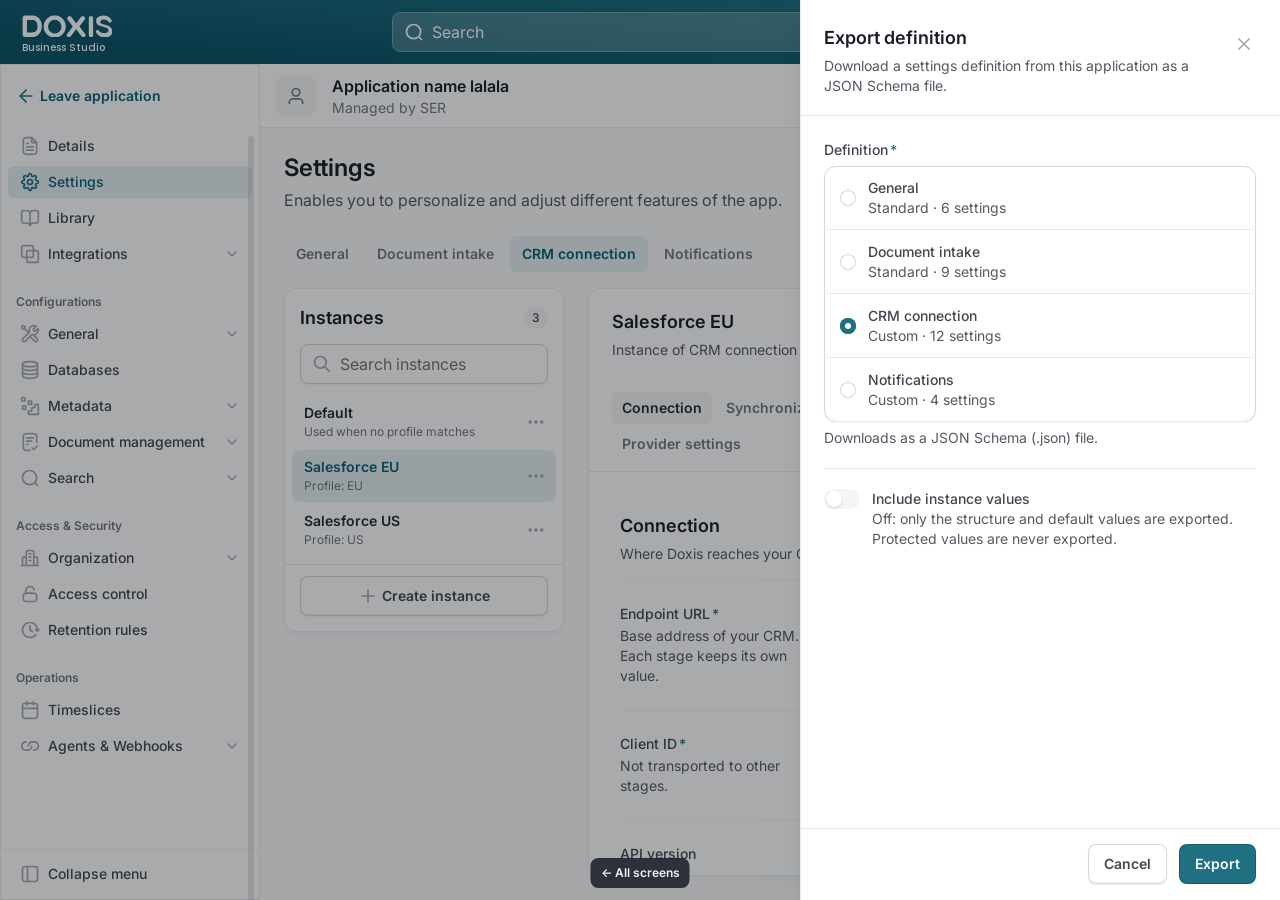
==== export-definitions.html @ c204be99 "Add files via upload" ====
<!doctype html>
<html lang="en">
<head>
<meta charset="utf-8">
<meta name="viewport" content="width=device-width, initial-scale=1">
<title>Export definition</title>
<link rel="preconnect" href="https://fonts.googleapis.com">
<link href="https://fonts.googleapis.com/css2?family=Inter:opsz,wght@14..32,400..700&amp;family=Poppins:wght@500&amp;display=swap" rel="stylesheet">
<style>
body{margin:0;background:#FAFAFA}
a{color:#066074}a:hover{color:#05495A}
.ic{display:block;flex:none}
.hb{width:40px;height:36px;display:flex;align-items:center;justify-content:center;border:0;border-radius:6px;background:transparent;color:#FFFFFF;cursor:pointer;padding:0}
.hb:hover{background:rgba(255,255,255,0.12)}
.srch::placeholder{color:#FFFFFF;opacity:1}
.ng{display:flex;flex-direction:column}
.ni{display:flex;align-items:center;gap:12px;height:32px;margin:2px 0;box-sizing:border-box;padding:0 12px;border-radius:6px;background:#FFFFFF;color:#414651;text-decoration:none;font-size:14px;line-height:20px;font-weight:500}
.ni .ti{flex:1;display:flex;align-items:center;gap:8px;min-width:0}
.ni .ti svg{color:#A4A7AE}
.ni .cv{color:#A4A7AE}
.ni:hover{background:#FAFAFA;color:#252B37}
.ni.cur,.ni.cur:hover{background:#E6EFF1;color:#066074}
.ni.cur .ti svg{color:#1F7082}
.nh{height:28px;box-sizing:border-box;padding:5px 8px;font-size:12px;line-height:18px;font-weight:600;color:#717680}
.tab-unused{height:36px;padding:0 12px;border:0;border-radius:6px;background:transparent;font:inherit;font-size:14px;line-height:20px;font-weight:600;color:#717680;cursor:pointer}
.tab:hover{background:#FAFAFA;color:#535862}
.tab.on,.tab.on:hover{background:#E6EFF1;color:#066074}
.fld{width:100%;box-sizing:border-box;border:1px solid #D5D7DA;border-radius:8px;background:#FFFFFF;font:inherit;font-size:16px;line-height:24px;color:#181D27;box-shadow:0 1px 2px rgba(10,13,18,0.05);margin:0}
.fld:focus{outline:none;border-color:#1F7082;box-shadow:0 0 0 4px rgba(31,112,130,0.18)}
.ql{display:flex;align-items:center;gap:16px;height:72px;box-sizing:border-box;padding:16px 8px 16px 16px;box-shadow:inset 0 -1px 0 #E9EAEB;text-decoration:none;color:inherit}
.ql:last-child{box-shadow:none;border-radius:8px}
.ql:hover{background:#FAFAFA}
@media (max-width: 860px){.nav{flex-basis:100% !important}.tri{display:none !important}}
.lbl{display:flex;gap:2px;font-size:14px;line-height:20px;font-weight:500;color:#414651}
.hint{margin:0;font-size:14px;line-height:20px;color:#535862}
.bdg{display:inline-flex;align-items:center;height:22px;box-sizing:border-box;padding:2px 8px;border-radius:9999px;font-size:12px;line-height:18px;font-weight:500;white-space:nowrap}
.fg{display:flex;flex-direction:column;gap:6px}
.tab{height:36px;padding:0 12px;border:0;border-radius:6px;background:transparent;font:inherit;font-size:14px;line-height:20px;font-weight:600;color:#717680;cursor:pointer}
.tab:hover{background:#FAFAFA;color:#535862}
.tab.on,.tab.on:hover{background:#E6EFF1;color:#066074}
.ins{display:flex;align-items:center;gap:8px;height:44px;box-sizing:border-box;padding:0 4px 0 12px;border-radius:6px;color:#414651;font-size:14px;line-height:20px;font-weight:500}
.ins:hover{background:#FAFAFA}
.ins.on,.ins.on:hover{background:#E6EFF1;color:#066074;font-weight:600}
.ins>button.nm{flex:1;min-width:0;height:100%;padding:0;border:0;background:transparent;font:inherit;color:inherit;text-align:left;cursor:pointer}
.ib2{width:32px;height:32px;display:flex;align-items:center;justify-content:center;padding:0;border:0;border-radius:6px;background:transparent;color:#A4A7AE;cursor:pointer}
.ib2:hover{background:#F5F5F5;color:#717680}
.sel{position:relative;display:flex;align-items:center}
.sel select{appearance:none;-webkit-appearance:none;cursor:pointer;padding-right:40px !important}
.sel svg{position:absolute;right:14px;color:#A4A7AE;pointer-events:none}
.chip{display:inline-flex;align-items:center;gap:3px;height:24px;box-sizing:border-box;padding:2px 4px 2px 9px;border-radius:6px;background:#FFFFFF;box-shadow:inset 0 0 0 1px #D5D7DA;font-size:14px;line-height:20px;font-weight:500;color:#414651}
.chip button{width:16px;height:16px;display:flex;align-items:center;justify-content:center;padding:0;border:0;border-radius:3px;background:transparent;color:#A4A7AE;cursor:pointer}
.tgl{position:relative;flex:none;width:36px;height:20px;padding:2px;box-sizing:border-box;border:0;border-radius:9999px;background:#1F7082;cursor:pointer}
.tgl span{display:block;width:16px;height:16px;margin-left:16px;border-radius:9999px;background:#FFFFFF;box-shadow:0 1px 3px rgba(10,13,18,0.1),0 1px 2px rgba(10,13,18,0.06)}
.lnk{padding:0;border:0;background:transparent;font:inherit;font-size:14px;line-height:20px;font-weight:600;color:#066074;cursor:pointer;display:inline-flex;align-items:center;gap:4px}
.ro{background:#FAFAFA !important;color:#717680 !important;box-shadow:none !important}
.sec{display:flex;flex-direction:column;gap:20px;padding:32px 0;box-shadow:inset 0 -1px 0 #E9EAEB}
.sec:last-child{box-shadow:none}
.sh{display:flex;flex-direction:column;gap:2px}
.sh h3{margin:0;font-size:16px;line-height:24px;font-weight:600;color:#181D27}
.sh p{margin:0;font-size:14px;line-height:20px;color:#535862}
.sbtn{height:36px;box-sizing:border-box;display:inline-flex;align-items:center;gap:4px;padding:0 12px;border:0;border-radius:8px;background:#FFFFFF;font:inherit;font-size:14px;line-height:20px;font-weight:600;color:#414651;text-decoration:none;white-space:nowrap;cursor:pointer;box-shadow:inset 0 0 0 1px #D5D7DA,0 1px 2px rgba(10,13,18,0.05),inset 0 -2px 0 rgba(10,13,18,0.05)}
.sbtn:hover{background:#FAFAFA;color:#252B37}
.scr::-webkit-scrollbar{width:14px}
.scr::-webkit-scrollbar-track{background:transparent;margin:8px 0}
.scr::-webkit-scrollbar-thumb{background:#D5D7DA;border-radius:9999px;border:4px solid #FFFFFF;min-height:48px}
.scr::-webkit-scrollbar-thumb:hover{background:#A4A7AE}
@supports (-moz-appearance:none){.scr{scrollbar-width:thin;scrollbar-color:#D5D7DA transparent}}
.ws-nav{position:sticky;top:0;z-index:2;display:flex;flex-wrap:wrap;align-items:center;gap:8px 16px;margin:0 1px;padding:12px 23px;background:#FFFFFF;box-shadow:inset 0 -1px 0 #E9EAEB}
.anc{display:flex;gap:4px;flex:1;min-width:240px;flex-wrap:wrap}
.anc a{height:32px;box-sizing:border-box;display:inline-flex;align-items:center;padding:0 10px;border-radius:6px;font-size:14px;line-height:20px;font-weight:600;color:#717680;text-decoration:none}
.anc a:hover{background:#FAFAFA;color:#535862}
.anc a.on{background:#F5F5F5;color:#252B37}
.srch2{position:relative;display:flex;align-items:center;width:240px}
.srch2 svg{position:absolute;left:12px;color:#A4A7AE;pointer-events:none}
.srch2 input{padding-left:39px !important}
.secv{margin:0 32px;padding:40px 0 16px;scroll-margin-top:72px}
.secv+.secv{box-shadow:inset 0 1px 0 #D5D7DA}
.secv>h3{margin:0;font-size:18px;line-height:28px;font-weight:600;color:#181D27}
.secv>p{margin:4px 0 0;font-size:14px;line-height:20px;color:#535862}
.rows{margin:16px 0 0;padding:0;display:flex;flex-direction:column}
.row{display:grid;grid-template-columns:minmax(0,1fr) minmax(0,2fr);gap:8px 48px;padding:24px 0;box-shadow:inset 0 1px 0 #F5F5F5}
.rl{display:flex;gap:2px;font-size:14px;line-height:20px;font-weight:500;color:#414651}
.rd{margin:2px 0 0;font-size:14px;line-height:20px;color:#535862}
.rc{display:flex;flex-direction:column;gap:8px;max-width:720px;min-width:0}
.chg{display:inline-flex;align-items:center;gap:6px;height:22px;padding:0 8px;border-radius:9999px;background:#E6EFF1;font-size:12px;line-height:18px;font-weight:500;color:#066074}
.dot{width:6px;height:6px;border-radius:9999px;background:#1F7082}
.row.err .fld{border-color:#FDA29B}
.et{margin:0;font-size:14px;line-height:20px;color:#D92D20}
.meta{margin:0;font-size:14px;line-height:20px;color:#535862;display:flex;gap:12px;align-items:center;flex-wrap:wrap}
.ro-v{display:flex;align-items:center;gap:8px;min-height:40px;font-size:16px;line-height:24px;color:#414651}
.ro-v svg{color:#A4A7AE}
.ins2{display:flex;align-items:center;gap:8px;min-height:52px;box-sizing:border-box;padding:6px 4px 6px 12px;border-radius:8px;color:#414651}
.ins2:hover{background:#FAFAFA}
.ins2.on,.ins2.on:hover{background:#E6EFF1}
.ins2 .nm2{flex:1;min-width:0;display:flex;flex-direction:column;padding:0;border:0;background:transparent;font:inherit;text-align:left;cursor:pointer;color:inherit}
.ins2 .t1{font-size:14px;line-height:20px;font-weight:600;color:#252B37}
.ins2.on .t1{color:#066074}
.ins2 .t2{font-size:12px;line-height:18px;color:#717680}
.savebar{position:sticky;bottom:16px;z-index:3;margin:0 24px;display:flex;flex-wrap:wrap;align-items:center;gap:12px 16px;padding:12px 12px 12px 20px;border-radius:12px;background:#FFFFFF;box-shadow:inset 0 0 0 1px #E9EAEB,0 12px 16px -4px rgba(10,13,18,0.08),0 4px 6px -2px rgba(10,13,18,0.03)}
.pbtn{height:40px;box-sizing:border-box;display:inline-flex;align-items:center;justify-content:center;gap:4px;padding:0 16px;border:0;border-radius:8px;background:#1F7082;font:inherit;font-size:14px;line-height:20px;font-weight:600;color:#FFFFFF;cursor:pointer;box-shadow:0 1px 2px rgba(10,13,18,0.05),inset 0 -2px 0 rgba(10,13,18,0.05),inset 0 0 0 1px rgba(10,13,18,0.18)}
.pbtn:hover{background:#155C6E}
.gbtn{height:40px;padding:0 14px;border:0;border-radius:8px;background:transparent;font:inherit;font-size:14px;line-height:20px;font-weight:600;color:#535862;cursor:pointer}
.gbtn:hover{background:#F5F5F5}
.undo{align-self:flex-start;display:inline-flex;align-items:center;gap:4px;padding:0;border:0;background:transparent;font:inherit;font-size:14px;line-height:20px;font-weight:600;color:#535862;cursor:pointer}
.undo:hover{color:#252B37}
@media (max-width: 860px){.row{grid-template-columns:minmax(0,1fr)}}
.mo{position:absolute;z-index:20;min-width:240px;box-sizing:border-box;padding:4px 0;border-radius:8px;background:#FFFFFF;box-shadow:inset 0 0 0 1px #E9EAEB,0 12px 16px -4px rgba(10,13,18,0.08),0 4px 6px -2px rgba(10,13,18,0.03)}
.moi{width:100%;display:flex;align-items:center;gap:12px;padding:10px 16px;border:0;background:transparent;font:inherit;font-size:14px;line-height:20px;font-weight:500;color:#414651;text-align:left;white-space:nowrap;cursor:pointer}
.moi:hover{background:#FAFAFA;color:#252B37}
.moi svg{color:#A4A7AE}
.dbtn{width:36px;height:36px;box-sizing:border-box;display:inline-flex;align-items:center;justify-content:center;padding:0;border:0;border-radius:8px;background:#FFFFFF;color:#B42318;cursor:pointer;box-shadow:inset 0 0 0 1px #FDA29B,0 1px 2px rgba(10,13,18,0.05),inset 0 -2px 0 rgba(10,13,18,0.05)}
.dbtn:hover{background:#FEF3F2;color:#912018}
.pbtn{height:40px;box-sizing:border-box;display:inline-flex;align-items:center;justify-content:center;gap:4px;padding:0 16px;border:0;border-radius:8px;background:#1F7082;font:inherit;font-size:14px;line-height:20px;font-weight:600;color:#FFFFFF;cursor:pointer;box-shadow:0 1px 2px rgba(10,13,18,0.05),inset 0 -2px 0 rgba(10,13,18,0.05),inset 0 0 0 1px rgba(10,13,18,0.18)}
.pbtn:hover{background:#155C6E}
.tgl.off{background:#F5F5F5}
.tgl.off span{margin-left:0}
.trow{display:flex;align-items:flex-start;gap:12px}
.trow .tl{font-size:14px;line-height:20px;font-weight:500;color:#414651}
</style>
<link rel="stylesheet" href="prototype.css">
<script src="prototype.js" defer></script>
</head>
<body data-screen="export">
<a href="index.html" class="pt-home" style="position:fixed;left:50%;transform:translateX(-50%);bottom:12px;z-index:70;padding:6px 10px;border-radius:8px;background:#181D27;color:#fff;font:600 12px/18px Inter,system-ui,sans-serif;text-decoration:none;opacity:.85">← All screens</a>
<div style="height: 100vh; min-height: 640px; overflow: hidden; display: flex; flex-direction: column; background: #FAFAFA; font-family: Inter, system-ui, sans-serif; font-size: 14px; line-height: 20px; color: #181D27">

<header style="height: 64px; flex: none; display: grid; grid-template-columns: minmax(134px, 1fr) minmax(0, 496px) minmax(134px, 1fr); align-items: center; column-gap: 16px; padding: 0 22px; background: linear-gradient(5deg, #075365 15.8%, #1F7082 82.5%); color: #FFFFFF">
<a href="#" aria-label="Doxis Business Studio home" style="display: block; width: 104px; height: 34px; color: #FFFFFF; text-decoration: none">
<svg class="ic" width="90" height="22" viewBox="0 0 90 22" fill="currentColor" aria-hidden="true"><path transform="translate(0.605 0.532)" d="M14.473 1.301C12.988 0.439 11.24 0 9.282 0L2.176 0C1.551 0 1.024 0.221 0.615 0.657C0.208 1.088 0 1.634 0 2.275L0 19.158C0 19.823 0.208 20.374 0.617 20.794C1.027 21.217 1.564 21.433 2.211 21.433L9.317 21.433C11.299 21.433 13.05 20.995 14.523 20.132C15.997 19.268 17.155 18.059 17.964 16.538C18.77 15.021 19.18 13.247 19.18 11.262L19.18 10.151C19.18 8.17 18.766 6.403 17.951 4.896C17.135 3.384 15.965 2.17 14.473 1.301ZM14.806 10.123L14.806 11.247C14.806 13.069 14.329 14.487 13.389 15.462C12.45 16.432 11.093 16.924 9.355 16.924L4.374 16.924L4.374 4.507L9.355 4.507C11.093 4.507 12.45 4.999 13.389 5.97C14.329 6.94 14.806 8.346 14.806 10.123Z" fill-rule="nonzero"></path><path transform="translate(21.685 0.592)" d="M16.719 1.464C15.072 0.493 13.181 0 11.098 0C9.015 0 7.122 0.493 5.461 1.466C3.802 2.439 2.476 3.792 1.517 5.488C0.51 7.191 0 9.06 0 11.043C0 13.024 0.51 14.892 1.517 16.594C2.5 18.243 3.828 19.564 5.463 20.518C7.124 21.49 9.015 21.982 11.098 21.982C13.178 21.982 15.069 21.49 16.719 20.517C18.367 19.546 19.689 18.205 20.649 16.531C21.608 14.86 22.096 13.007 22.096 11.022C22.096 9.04 21.608 7.177 20.646 5.488C19.687 3.794 18.367 2.442 16.719 1.464ZM17.719 11.038C17.719 12.274 17.429 13.426 16.856 14.457C16.284 15.487 15.494 16.312 14.507 16.913C13.524 17.512 12.383 17.817 11.12 17.817C9.832 17.817 8.672 17.513 7.674 16.913C6.677 16.315 5.874 15.49 5.293 14.458C4.708 13.426 4.411 12.274 4.411 11.038C4.411 9.776 4.708 8.62 5.293 7.602C5.874 6.583 6.676 5.758 7.677 5.149C8.674 4.543 9.833 4.236 11.12 4.236C12.383 4.236 13.524 4.543 14.512 5.15C15.495 5.759 16.284 6.584 16.854 7.603C17.428 8.624 17.719 9.78 17.719 11.038Z" fill-rule="nonzero"></path><path transform="translate(66.795 0.977)" d="M2.159 0C1.548 0 1.021 0.212 0.593 0.629C0.2 1.022 0 1.525 0 2.124L0 19.284C0 19.889 0.2 20.398 0.598 20.799C1.016 21.218 1.546 21.432 2.159 21.432C2.802 21.432 3.341 21.216 3.756 20.791C4.141 20.396 4.338 19.889 4.338 19.284L4.338 2.124C4.338 1.523 4.139 1.022 3.743 0.624C3.33 0.21 2.795 0 2.159 0Z" fill-rule="nonzero"></path><path transform="translate(74.196 0.532)" d="M14.524 12.082C13.952 11.374 13.137 10.776 12.093 10.304C11.079 9.849 9.736 9.402 8.098 8.976C7.009 8.718 6.152 8.454 5.555 8.191C4.988 7.94 4.592 7.664 4.375 7.37C4.169 7.087 4.065 6.725 4.065 6.296C4.065 5.586 4.358 5.045 4.958 4.643C5.587 4.221 6.535 4.007 7.775 4.007C8.746 4.007 9.62 4.193 10.373 4.559C11.13 4.927 11.67 5.411 12.025 6.04C12.201 6.343 12.442 6.581 12.745 6.744C13.04 6.904 13.383 6.985 13.767 6.985C13.928 6.985 14.141 6.954 14.415 6.888C14.95 6.731 15.296 6.444 15.444 6.035C15.586 5.645 15.601 5.27 15.488 4.921C15.115 3.947 14.562 3.088 13.844 2.37C13.12 1.646 12.208 1.07 11.135 0.656C10.064 0.22 8.765 0 7.276 0C5.986 0 4.736 0.217 3.564 0.646C2.379 1.081 1.399 1.75 0.651 2.636C0.123 3.268 -0.012 4.048 -0.012 5.248C-0.012 6.448 0.18 7.329 0.581 8.004C0.975 8.668 1.582 9.233 2.385 9.684C3.156 10.118 4.124 10.493 5.264 10.799C6.38 11.112 7.425 11.405 8.399 11.679C9.376 11.953 10.162 12.249 10.737 12.558C11.273 12.849 11.666 13.193 11.906 13.583C12.137 13.959 12.255 14.387 12.255 14.857C12.255 15.336 12.089 15.791 11.762 16.207C11.43 16.629 10.94 16.963 10.306 17.199C9.646 17.443 8.865 17.567 7.985 17.567C6.838 17.567 5.8 17.369 4.898 16.976C4.008 16.589 3.344 16.075 2.927 15.448C2.674 15.07 2.36 14.789 1.993 14.613C1.618 14.434 1.228 14.391 0.83 14.488C0.278 14.613 -0.082 14.884 -0.237 15.293C-0.383 15.674 -0.39 16.053 -0.256 16.42C0.208 17.554 0.886 18.538 1.759 19.344C2.633 20.15 3.676 20.774 4.857 21.199C6.033 21.621 7.304 21.836 8.634 21.836C10.069 21.836 11.384 21.596 12.542 21.122C13.716 20.643 14.651 19.925 15.321 18.99C15.994 18.051 16.336 16.889 16.336 15.535C16.336 14.191 15.729 13.563 14.524 12.082Z" fill-rule="nonzero"></path><path transform="translate(44.485 0.902)" d="M18.709 18.104L13.008 10.613L18.247 3.629C18.542 3.251 18.668 2.808 18.626 2.31C18.587 1.837 18.408 1.403 18.104 1.026C17.807 0.648 17.402 0.401 16.903 0.288C16.406 0.183 15.903 0.231 15.406 0.441C14.876 0.664 14.427 1.045 14.073 1.571L9.687 7.453L5.235 1.565C4.882 1.041 4.433 0.662 3.906 0.442C3.418 0.233 2.931 0.183 2.439 0.288C1.939 0.402 1.536 0.649 1.234 1.026C0.935 1.402 0.757 1.836 0.713 2.317C0.672 2.808 0.798 3.25 1.093 3.628L6.334 10.613L0.633 18.104C0.336 18.479 0.199 18.926 0.221 19.432C0.247 19.928 0.42 20.36 0.738 20.718C1.06 21.077 1.464 21.307 1.944 21.399C2.083 21.426 2.222 21.44 2.359 21.44C2.738 21.44 3.103 21.338 3.447 21.135C3.896 20.874 4.315 20.474 4.69 19.948L9.671 13.427L14.651 19.948C15.027 20.474 15.445 20.874 15.893 21.135C16.237 21.338 16.602 21.44 16.982 21.44C17.119 21.44 17.258 21.427 17.395 21.399C17.875 21.307 18.282 21.077 18.602 20.718C18.92 20.36 19.093 19.928 19.12 19.432C19.143 18.928 19.005 18.479 18.709 18.104Z" fill-rule="nonzero"></path></svg>
<span style="display: block; height: 7px; margin-top: 5.04px; font-family: Poppins, sans-serif; font-size: 10px; line-height: 12px; font-weight: 500; white-space: nowrap">Business Studio</span>
</a>
<label style="height: 40px; box-sizing: border-box; display: flex; align-items: center; gap: 8px; padding: 0 11px; border: 1px solid #6AA0AC; border-radius: 8px; background: rgba(255,255,255,0.2); cursor: text">
<svg class="ic" width="20" height="20" viewBox="0 0 24 24" fill="none" stroke="currentColor" stroke-width="2" stroke-linecap="round" stroke-linejoin="round" aria-hidden="true"><path transform="translate(3 3)" d="M18 18L14.5 14.5M17 8.5C17 13.19 13.19 17 8.5 17C3.81 17 0 13.19 0 8.5C0 3.81 3.81 0 8.5 0C13.19 0 17 3.81 17 8.5Z"></path></svg>
<input class="srch" type="search" placeholder="Search" aria-label="Search" style="flex: 1; min-width: 0; height: 24px; padding: 0; border: 0; outline: none; background: transparent; color: #FFFFFF; font: inherit; font-size: 16px; line-height: 24px">
</label>
<div style="display: flex; justify-content: flex-end; align-items: center; gap: 12px">
<div style="display: flex; gap: 2px">
<button class="hb" aria-label="Notifications"><svg class="ic" width="20" height="20" viewBox="0 0 24 24" fill="none" stroke="currentColor" stroke-width="2" stroke-linecap="round" stroke-linejoin="round" aria-hidden="true"><path transform="translate(3.26 2)" d="M11.38 19C10.68 19.62 9.75 20 8.74 20C7.72 20 6.8 19.62 6.09 19M14.74 6C14.74 4.41 14.11 2.88 12.98 1.76C11.86 0.63 10.33 0 8.74 0C7.15 0 5.62 0.63 4.5 1.76C3.37 2.88 2.74 4.41 2.74 6C2.74 9.09 1.96 11.21 1.09 12.61C0.35 13.79 -0.01 14.38 0 14.54C0.02 14.72 0.05 14.79 0.2 14.9C0.33 15 0.93 15 2.13 15L15.35 15C16.55 15 17.14 15 17.28 14.9C17.42 14.79 17.46 14.72 17.48 14.54C17.49 14.38 17.12 13.79 16.39 12.61C15.52 11.21 14.74 9.09 14.74 6Z"></path></svg></button>
<button class="hb" aria-label="Help"><svg class="ic" width="20" height="20" viewBox="0 0 24 24" fill="none" stroke="currentColor" stroke-width="2" stroke-linecap="round" stroke-linejoin="round" aria-hidden="true"><path transform="translate(2 2)" d="M7.09 7C7.33 6.33 7.79 5.77 8.4 5.41C9.01 5.05 9.73 4.92 10.43 5.04C11.13 5.16 11.76 5.52 12.22 6.06C12.67 6.61 12.92 7.29 12.92 8C12.92 10 9.92 11 9.92 11M10 15L10.01 15M20 10C20 15.52 15.52 20 10 20C4.48 20 0 15.52 0 10C0 4.48 4.48 0 10 0C15.52 0 20 4.48 20 10Z"></path></svg></button>
</div>
<button aria-label="Account menu" style="width: 40px; height: 40px; padding: 0; border: 0; border-radius: 9999px; background: transparent; cursor: pointer"><img src="avatar.jpg" alt="" style="display: block; width: 40px; height: 40px; border-radius: 9999px; object-fit: cover; outline: 1px solid rgba(0,0,0,0.08); outline-offset: -1px"></button>
</div>
</header>

<div style="flex: 1; min-height: 0; display: flex; align-items: stretch">

<nav class="nav" aria-label="Application" style="flex: 0 0 260px; min-height: 0; overflow-y: auto; box-sizing: border-box; position: relative; display: flex; flex-direction: column; background: #FFFFFF; outline: 1px solid #E9EAEB; outline-offset: -1px">
<div style="height: 64px; box-sizing: border-box; padding: 22px 16px">
<a href="#" style="display: inline-flex; align-items: center; gap: 4px; font-size: 14px; line-height: 20px; font-weight: 600; color: #066074; text-decoration: none"><svg class="ic" style="color: #1F7082" width="20" height="20" viewBox="0 0 24 24" fill="none" stroke="currentColor" stroke-width="2" stroke-linecap="round" stroke-linejoin="round" aria-hidden="true"><path transform="translate(5 5)" d="M14 7L0 7L7 14M0 7L7 0"></path></svg>Leave application</a>
</div>

<div class="ng" style="padding: 0 8px 8px">
<a class="ni" href="Details.dc.html"><span class="ti"><svg class="ic" width="20" height="20" viewBox="0 0 24 24" fill="none" stroke="currentColor" stroke-width="2" stroke-linecap="round" stroke-linejoin="round" aria-hidden="true"><path transform="translate(4 2)" d="M10 0.27L10 4.4C10 4.96 10 5.24 10.11 5.45C10.2 5.64 10.36 5.8 10.55 5.89C10.76 6 11.04 6 11.6 6L15.73 6M12 11L4 11M12 15L4 15M6 7L4 7M11.2 20L4.8 20C3.12 20 2.28 20 1.64 19.67C1.07 19.39 0.61 18.93 0.33 18.36C0 17.72 0 16.88 0 15.2L0 4.8C0 3.12 0 2.28 0.33 1.64C0.61 1.07 1.07 0.61 1.64 0.33C2.28 0 3.12 0 4.8 0L10 0L16 6L16 15.2C16 16.88 16 17.72 15.67 18.36C15.39 18.93 14.93 19.39 14.36 19.67C13.72 20 12.88 20 11.2 20Z"></path></svg>Details</span></a>
<a class="ni cur" href="Main.dc.html" aria-current="page"><span class="ti"><svg class="ic" width="20" height="20" viewBox="0 0 24 24" fill="none" stroke="currentColor" stroke-width="2" stroke-linecap="round" stroke-linejoin="round" aria-hidden="true"><path transform="translate(2 2)" d="M13 10C13 11.66 11.66 13 10 13C8.34 13 7 11.66 7 10C7 8.34 8.34 7 10 7C11.66 7 13 8.34 13 10ZM16.73 12.73C16.61 13 16.57 13.31 16.62 13.6C16.68 13.9 16.82 14.17 17.03 14.38L17.08 14.44C17.25 14.61 17.38 14.81 17.48 15.03C17.57 15.25 17.62 15.48 17.62 15.72C17.62 15.96 17.57 16.2 17.48 16.42C17.38 16.64 17.25 16.84 17.08 17.01C16.91 17.18 16.71 17.31 16.49 17.4C16.27 17.5 16.03 17.54 15.8 17.54C15.56 17.54 15.32 17.5 15.1 17.4C14.88 17.31 14.68 17.18 14.51 17.01L14.45 16.95C14.24 16.74 13.97 16.6 13.67 16.55C13.38 16.5 13.07 16.53 12.8 16.65C12.53 16.77 12.3 16.96 12.14 17.21C11.98 17.45 11.89 17.73 11.89 18.03L11.89 18.18C11.89 18.66 11.7 19.13 11.36 19.47C11.02 19.81 10.55 20 10.07 20C9.59 20 9.13 19.81 8.79 19.47C8.45 19.13 8.25 18.66 8.25 18.18L8.25 18.1C8.25 17.8 8.15 17.51 7.98 17.26C7.8 17.02 7.56 16.83 7.27 16.73C7 16.61 6.69 16.57 6.4 16.62C6.1 16.68 5.83 16.82 5.62 17.03L5.56 17.08C5.39 17.25 5.19 17.38 4.97 17.48C4.75 17.57 4.52 17.62 4.28 17.62C4.04 17.62 3.8 17.57 3.58 17.48C3.36 17.38 3.16 17.25 2.99 17.08C2.82 16.91 2.69 16.71 2.6 16.49C2.5 16.27 2.46 16.03 2.46 15.8C2.46 15.56 2.5 15.32 2.6 15.1C2.69 14.88 2.82 14.68 2.99 14.51L3.05 14.45C3.26 14.24 3.4 13.97 3.45 13.67C3.5 13.38 3.47 13.07 3.35 12.8C3.23 12.53 3.04 12.3 2.79 12.14C2.55 11.98 2.27 11.89 1.97 11.89L1.82 11.89C1.34 11.89 0.87 11.7 0.53 11.36C0.19 11.02 0 10.55 0 10.07C0 9.59 0.19 9.13 0.53 8.79C0.87 8.45 1.34 8.25 1.82 8.25L1.9 8.25C2.2 8.25 2.49 8.15 2.74 7.98C2.98 7.8 3.17 7.56 3.27 7.27C3.39 7 3.43 6.69 3.38 6.4C3.32 6.1 3.18 5.83 2.97 5.62L2.92 5.56C2.75 5.39 2.62 5.19 2.52 4.97C2.43 4.75 2.38 4.52 2.38 4.28C2.38 4.04 2.43 3.8 2.52 3.58C2.62 3.36 2.75 3.16 2.92 2.99C3.09 2.82 3.29 2.69 3.51 2.6C3.73 2.5 3.97 2.46 4.2 2.46C4.44 2.46 4.68 2.5 4.9 2.6C5.12 2.69 5.32 2.82 5.49 2.99L5.55 3.05C5.76 3.26 6.03 3.4 6.33 3.45C6.62 3.5 6.93 3.47 7.2 3.35L7.27 3.35C7.54 3.23 7.77 3.04 7.93 2.79C8.09 2.55 8.18 2.27 8.18 1.97L8.18 1.82C8.18 1.34 8.37 0.87 8.71 0.53C9.06 0.19 9.52 0 10 0C10.48 0 10.94 0.19 11.29 0.53C11.63 0.87 11.82 1.34 11.82 1.82L11.82 1.9C11.82 2.19 11.91 2.48 12.07 2.72C12.23 2.97 12.46 3.16 12.73 3.27C13 3.39 13.31 3.43 13.6 3.38C13.9 3.32 14.17 3.18 14.38 2.97L14.44 2.92C14.61 2.75 14.81 2.62 15.03 2.52C15.25 2.43 15.48 2.38 15.72 2.38C15.96 2.38 16.2 2.43 16.42 2.52C16.64 2.62 16.84 2.75 17.01 2.92C17.18 3.09 17.31 3.29 17.4 3.51C17.5 3.73 17.54 3.97 17.54 4.2C17.54 4.44 17.5 4.68 17.4 4.9C17.31 5.12 17.18 5.32 17.01 5.49L16.95 5.55C16.74 5.76 16.6 6.03 16.55 6.33C16.5 6.62 16.53 6.93 16.65 7.2L16.65 7.27C16.77 7.54 16.96 7.77 17.21 7.93C17.45 8.09 17.73 8.18 18.03 8.18L18.18 8.18C18.66 8.18 19.13 8.37 19.47 8.71C19.81 9.06 20 9.52 20 10C20 10.48 19.81 10.94 19.47 11.29C19.13 11.63 18.66 11.82 18.18 11.82L18.1 11.82C17.81 11.82 17.52 11.91 17.28 12.07C17.03 12.23 16.84 12.46 16.73 12.73Z"></path></svg>Settings</span></a>
<a class="ni" href="#"><span class="ti"><svg class="ic" width="20" height="20" viewBox="0 0 24 24" fill="none" stroke="currentColor" stroke-width="2" stroke-linecap="round" stroke-linejoin="round" aria-hidden="true"><path transform="translate(2 3)" d="M10 18L9.9 17.85C9.21 16.81 8.86 16.29 8.4 15.91C7.99 15.58 7.52 15.33 7.02 15.17C6.45 15 5.83 15 4.57 15L3.2 15C2.08 15 1.52 15 1.09 14.78C0.72 14.59 0.41 14.28 0.22 13.91C0 13.48 0 12.92 0 11.8L0 3.2C0 2.08 0 1.52 0.22 1.09C0.41 0.72 0.72 0.41 1.09 0.22C1.52 0 2.08 0 3.2 0L3.6 0C5.84 0 6.96 0 7.82 0.44C8.57 0.82 9.18 1.43 9.56 2.18C10 3.04 10 4.16 10 6.4L10 18L10.1 17.85C10.79 16.81 11.14 16.29 11.6 15.91C12.01 15.58 12.48 15.33 12.98 15.17C13.55 15 14.17 15 15.43 15L16.8 15C17.92 15 18.48 15 18.91 14.78C19.28 14.59 19.59 14.28 19.78 13.91C20 13.48 20 12.92 20 11.8L20 3.2C20 2.08 20 1.52 19.78 1.09C19.59 0.72 19.28 0.41 18.91 0.22C18.48 0 17.92 0 16.8 0L16.4 0C14.16 0 13.04 0 12.18 0.44C11.43 0.82 10.82 1.43 10.44 2.18C10 3.04 10 4.16 10 6.4"></path></svg>Library</span></a>
<a class="ni" href="#"><span class="ti"><svg class="ic" width="20" height="20" viewBox="0 0 24 24" fill="none" stroke="currentColor" stroke-width="2" stroke-linecap="round" stroke-linejoin="round" aria-hidden="true"><path transform="translate(2 2)" d="M3.2 0L10.8 0C11.92 0 12.48 0 12.91 0.22C13.28 0.41 13.59 0.72 13.78 1.09C14 1.52 14 2.08 14 3.2L14 10.8C14 11.92 14 12.48 13.78 12.91C13.59 13.28 13.28 13.59 12.91 13.78C12.48 14 11.92 14 10.8 14L3.2 14C2.08 14 1.52 14 1.09 13.78C0.72 13.59 0.41 13.28 0.22 12.91C0 12.48 0 11.92 0 10.8L0 3.2C0 2.08 0 1.52 0.22 1.09C0.41 0.72 0.72 0.41 1.09 0.22C1.52 0 2.08 0 3.2 0ZM9.2 6L16.8 6C17.92 6 18.48 6 18.91 6.22C19.28 6.41 19.59 6.72 19.78 7.09C20 7.52 20 8.08 20 9.2L20 16.8C20 17.92 20 18.48 19.78 18.91C19.59 19.28 19.28 19.59 18.91 19.78C18.48 20 17.92 20 16.8 20L9.2 20C8.08 20 7.52 20 7.09 19.78C6.72 19.59 6.41 19.28 6.22 18.91C6 18.48 6 17.92 6 16.8L6 9.2C6 8.08 6 7.52 6.22 7.09C6.41 6.72 6.72 6.41 7.09 6.22C7.52 6 8.08 6 9.2 6Z"></path></svg>Integrations</span><svg class="ic cv" width="16" height="16" viewBox="0 0 24 24" fill="none" stroke="currentColor" stroke-width="2" stroke-linecap="round" stroke-linejoin="round" aria-hidden="true"><path transform="translate(6 9)" d="M0 0L6 6L12 0"></path></svg></a>
</div>

<div style="padding: 8px; display: flex; flex-direction: column; gap: 16px">
<div class="ng">
<div class="nh">Configurations</div>
<a class="ni" href="#"><span class="ti"><svg class="ic" width="20" height="20" viewBox="0 0 24 24" fill="none" stroke="currentColor" stroke-width="2" stroke-linecap="round" stroke-linejoin="round" aria-hidden="true"><path transform="translate(2 2)" d="M4 4L8.5 8.5M4 4L1 4L0 1L1 0L4 1L4 4ZM14.63 3.37L17.26 0.74C16.45 0.27 15.51 0 14.5 0C11.46 0 9 2.46 9 5.5C9 5.87 9.04 6.22 9.1 6.57C9.2 7.06 9.25 7.3 9.23 7.45C9.22 7.6 9.19 7.68 9.12 7.82C9.05 7.95 8.92 8.08 8.66 8.34L1.5 15.5C0.67 16.33 0.67 17.67 1.5 18.5C2.33 19.33 3.67 19.33 4.5 18.5L11.66 11.34C11.92 11.08 12.05 10.95 12.18 10.88C12.32 10.81 12.4 10.78 12.55 10.77C12.7 10.75 12.94 10.8 13.43 10.9C13.78 10.96 14.13 11 14.5 11C17.54 11 20 8.54 20 5.5C20 4.76 19.85 4.05 19.59 3.41L17.13 5.87C16.74 6.26 16.54 6.46 16.31 6.54C16.11 6.6 15.89 6.6 15.69 6.54C15.46 6.46 15.26 6.26 14.87 5.87L14.63 5.63C14.24 5.24 14.04 5.04 13.96 4.81C13.9 4.61 13.9 4.39 13.96 4.19C14.04 3.96 14.24 3.76 14.63 3.37ZM15.5 18.5L10 13L11.94 11.06C12.22 10.78 12.65 10.7 13.04 10.8C13.34 10.89 13.66 10.94 13.98 10.98L18.5 15.5C19.33 16.33 19.33 17.67 18.5 18.5C17.67 19.33 16.33 19.33 15.5 18.5Z"></path></svg>General</span><svg class="ic cv" width="16" height="16" viewBox="0 0 24 24" fill="none" stroke="currentColor" stroke-width="2" stroke-linecap="round" stroke-linejoin="round" aria-hidden="true"><path transform="translate(6 9)" d="M0 0L6 6L12 0"></path></svg></a>
<a class="ni" href="#"><span class="ti"><svg class="ic" width="20" height="20" viewBox="0 0 24 24" fill="none" stroke="currentColor" stroke-width="2" stroke-linecap="round" stroke-linejoin="round" aria-hidden="true"><path transform="translate(3 2)" d="M18 3C18 4.66 13.97 6 9 6C4.03 6 0 4.66 0 3C0 1.34 4.03 0 9 0C13.970 0 18 1.34 18 3L18 17C18 18.66 14 20 9 20C4 20 0 18.66 0 17L0 3M18 7.72C18 9.38 14 10.72 9 10.72C4 10.72 0 9.38 0 7.72M18 12.44C18 14.1 14 15.44 9 15.44C4 15.44 0 14.1 0 12.44"></path></svg>Databases</span></a>
<a class="ni" href="#"><span class="ti"><svg class="ic" width="20" height="20" viewBox="0 0 24 24" fill="none" stroke="currentColor" stroke-width="2" stroke-linecap="round" stroke-linejoin="round" aria-hidden="true"><path transform="translate(2 2)" d="M20 8.8L20 19.2C20 19.48 20 19.62 19.95 19.73C19.9 19.82 19.82 19.9 19.73 19.95C19.62 20 19.48 20 19.2 20L8.8 20C8.52 20 8.38 20 8.27 19.95C8.18 19.9 8.1 19.82 8.05 19.73C8 19.62 8 19.48 8 19.2L8 16.8C8 16.52 8 16.38 8.05 16.27C8.1 16.18 8.18 16.1 8.27 16.05C8.38 16 8.52 16 8.8 16L11.2 16C11.48 16 11.62 16 11.73 15.95C11.82 15.9 11.9 15.82 11.95 15.73C12 15.62 12 15.48 12 15.2L12 12.8C12 12.52 12 12.38 12.05 12.27C12.1 12.18 12.18 12.1 12.27 12.05C12.38 12 12.52 12 12.8 12L15.2 12C15.48 12 15.62 12 15.73 11.95C15.82 11.9 15.9 11.82 15.95 11.73C16 11.62 16 11.48 16 11.2L16 8.8C16 8.52 16 8.38 16.05 8.27C16.1 8.18 16.18 8.1 16.27 8.05C16.38 8 16.52 8 16.8 8L19.2 8C19.48 8 19.62 8 19.73 8.05C19.82 8.1 19.9 8.18 19.95 8.27C20 8.38 20 8.52 20 8.8ZM8.8 4L11.2 4C11.48 4 11.62 4 11.73 4.05C11.82 4.1 11.9 4.18 11.95 4.27C12 4.38 12 4.52 12 4.8L12 7.2C12 7.48 12 7.62 11.95 7.73C11.9 7.82 11.82 7.9 11.73 7.95C11.62 8 11.48 8 11.2 8L8.8 8C8.52 8 8.38 8 8.27 7.95C8.18 7.9 8.1 7.82 8.05 7.73C8 7.62 8 7.48 8 7.2L8 4.8C8 4.52 8 4.38 8.05 4.27C8.1 4.18 8.18 4.1 8.27 4.05C8.38 4 8.52 4 8.8 4ZM1.8 10L4.2 10C4.48 10 4.62 10 4.73 10.05C4.82 10.1 4.9 10.18 4.95 10.27C5 10.38 5 10.52 5 10.8L5 13.2C5 13.48 5 13.62 4.95 13.73C4.9 13.82 4.82 13.9 4.73 13.95C4.62 14 4.48 14 4.2 14L1.8 14C1.52 14 1.38 14 1.27 13.95C1.18 13.9 1.1 13.82 1.05 13.73C1 13.62 1 13.48 1 13.2L1 10.8C1 10.52 1 10.38 1.05 10.27C1.1 10.18 1.18 10.1 1.27 10.05C1.38 10 1.52 10 1.8 10ZM0.8 0L3.2 0C3.48 0 3.62 0 3.73 0.05C3.82 0.1 3.9 0.18 3.95 0.27C4 0.38 4 0.52 4 0.8L4 3.2C4 3.48 4 3.62 3.95 3.73C3.9 3.82 3.82 3.9 3.73 3.95C3.62 4 3.48 4 3.2 4L0.8 4C0.52 4 0.38 4 0.27 3.95C0.18 3.9 0.1 3.82 0.05 3.73C0 3.62 0 3.48 0 3.2L0 0.8C0 0.52 0 0.38 0.05 0.27C0.1 0.18 0.18 0.1 0.27 0.05C0.38 0 0.52 0 0.8 0Z"></path></svg>Metadata</span><svg class="ic cv" width="16" height="16" viewBox="0 0 24 24" fill="none" stroke="currentColor" stroke-width="2" stroke-linecap="round" stroke-linejoin="round" aria-hidden="true"><path transform="translate(6 9)" d="M0 0L6 6L12 0"></path></svg></a>
<a class="ni" href="#"><span class="ti"><svg class="ic" width="20" height="20" viewBox="0 0 24 24" fill="none" stroke="currentColor" stroke-width="2" stroke-linecap="round" stroke-linejoin="round" aria-hidden="true"><path transform="translate(4 2)" d="M8 20L4.8 20C3.12 20 2.28 20 1.64 19.67C1.07 19.39 0.61 18.93 0.33 18.36C0 17.72 0 16.88 0 15.2L0 4.8C0 3.12 0 2.28 0.33 1.64C0.61 1.07 1.07 0.61 1.64 0.33C2.28 0 3.12 0 4.8 0L11.2 0C12.88 0 13.72 0 14.36 0.33C14.93 0.61 15.39 1.07 15.67 1.64C16 2.28 16 3.12 16 4.8L16 10.5M10 9L4 9M6 13L4 13M12 5L4 5M10.5 17L12.5 19L17 14.5"></path></svg>Document management</span><svg class="ic cv" width="16" height="16" viewBox="0 0 24 24" fill="none" stroke="currentColor" stroke-width="2" stroke-linecap="round" stroke-linejoin="round" aria-hidden="true"><path transform="translate(6 9)" d="M0 0L6 6L12 0"></path></svg></a>
<a class="ni" href="#"><span class="ti"><svg class="ic" width="20" height="20" viewBox="0 0 24 24" fill="none" stroke="currentColor" stroke-width="2" stroke-linecap="round" stroke-linejoin="round" aria-hidden="true"><path transform="translate(3 3)" d="M18 18L14.5 14.5M17 8.5C17 13.19 13.19 17 8.5 17C3.81 17 0 13.19 0 8.5C0 3.81 3.81 0 8.5 0C13.19 0 17 3.81 17 8.5Z"></path></svg>Search</span><svg class="ic cv" width="16" height="16" viewBox="0 0 24 24" fill="none" stroke="currentColor" stroke-width="2" stroke-linecap="round" stroke-linejoin="round" aria-hidden="true"><path transform="translate(6 9)" d="M0 0L6 6L12 0"></path></svg></a>
</div>
<div class="ng">
<div class="nh">Access &amp; Security</div>
<a class="ni" href="#"><span class="ti"><svg class="ic" width="20" height="20" viewBox="0 0 24 24" fill="none" stroke="currentColor" stroke-width="2" stroke-linecap="round" stroke-linejoin="round" aria-hidden="true"><path transform="translate(2 3)" d="M1 18L1 9.6C1 9.04 1 8.76 1.11 8.55C1.2 8.36 1.36 8.2 1.55 8.11C1.76 8 2.04 8 2.6 8L5.5 8M14.5 8L17.4 8C17.96 8 18.24 8 18.45 8.11C18.64 8.2 18.8 8.36 18.89 8.55C19 8.76 19 9.04 19 9.6L19 18M5.5 18L5.5 3.2C5.5 2.08 5.5 1.52 5.72 1.09C5.91 0.72 6.22 0.41 6.59 0.22C7.02 0 7.58 0 8.7 0L11.3 0C12.42 0 12.98 0 13.41 0.22C13.78 0.41 14.09 0.72 14.28 1.09C14.5 1.52 14.5 2.08 14.5 3.2L14.5 18M20 18L0 18M9 4L11 4M9 8L11 8M9 12L11 12"></path></svg>Organization</span><svg class="ic cv" width="16" height="16" viewBox="0 0 24 24" fill="none" stroke="currentColor" stroke-width="2" stroke-linecap="round" stroke-linejoin="round" aria-hidden="true"><path transform="translate(6 9)" d="M0 0L6 6L12 0"></path></svg></a>
<a class="ni" href="#"><span class="ti"><svg class="ic" width="20" height="20" viewBox="0 0 24 24" fill="none" stroke="currentColor" stroke-width="2" stroke-linecap="round" stroke-linejoin="round" aria-hidden="true"><path transform="translate(4 3)" d="M3 8L3 5C3 2.24 5.24 0 8 0C10.42 0 12.44 1.72 12.9 4M4.8 8L11.2 8C12.88 8 13.72 8 14.36 8.33C14.93 8.61 15.39 9.07 15.67 9.64C16 10.28 16 11.12 16 12.8L16 13.2C16 14.88 16 15.72 15.67 16.36C15.39 16.93 14.93 17.39 14.36 17.67C13.72 18 12.88 18 11.2 18L4.8 18C3.12 18 2.28 18 1.64 17.67C1.07 17.39 0.61 16.93 0.33 16.36C0 15.72 0 14.88 0 13.2L0 12.8C0 11.12 0 10.28 0.33 9.64C0.61 9.07 1.07 8.61 1.64 8.33C2.28 8 3.12 8 4.8 8Z"></path></svg>Access control</span></a>
<a class="ni" href="#"><span class="ti"><svg class="ic" width="20" height="20" viewBox="0 0 24 24" fill="none" stroke="currentColor" stroke-width="2" stroke-linecap="round" stroke-linejoin="round" aria-hidden="true"><path transform="translate(3 3)" d="M19.7 8.5L17.7 10.5L15.7 8.5M16 14.66C14.35 16.7 11.83 18 9 18C4.03 18 0 13.97 0 9C0 4.03 4.03 0 9 0C13.97 0 18 4.03 18 9C18 9.34 17.98 9.67 17.95 10M9 4L9 9L12 11"></path></svg>Retention rules</span></a>
</div>
<div class="ng">
<div class="nh">Operations</div>
<a class="ni" href="#"><span class="ti"><svg class="ic" width="20" height="20" viewBox="0 0 24 24" fill="none" stroke="currentColor" stroke-width="2" stroke-linecap="round" stroke-linejoin="round" aria-hidden="true"><path transform="translate(3 2)" d="M18 8L0 8M13 0L13 4M5 0L5 4M4.8 2L13.2 2C14.88 2 15.72 2 16.36 2.33C16.93 2.61 17.39 3.07 17.67 3.64C18 4.28 18 5.12 18 6.8L18 15.2C18 16.88 18 17.72 17.67 18.36C17.39 18.93 16.93 19.39 16.36 19.67C15.72 20 14.88 20 13.2 20L4.8 20C3.12 20 2.28 20 1.64 19.67C1.07 19.39 0.61 18.93 0.33 18.36C0 17.72 0 16.88 0 15.2L0 6.8C0 5.12 0 4.28 0.33 3.64C0.61 3.07 1.07 2.61 1.64 2.33C2.28 2 3.12 2 4.8 2Z"></path></svg>Timeslices</span></a>
<a class="ni" href="#"><span class="ti"><svg class="ic" width="20" height="20" viewBox="0 0 24 24" fill="none" stroke="currentColor" stroke-width="2" stroke-linecap="round" stroke-linejoin="round" aria-hidden="true"><path transform="translate(2 7)" d="M7 10L5 10C2.24 10 0 7.76 0 5C0 2.24 2.24 0 5 0L5.5 0M12 5C12 7.76 9.76 10 7 10M13 0L15 0C17.76 0 20 2.24 20 5C20 7.76 17.76 10 15 10L14.5 10M8 5C8 2.24 10.24 0 13 0"></path></svg>Agents &amp; Webhooks</span><svg class="ic cv" width="16" height="16" viewBox="0 0 24 24" fill="none" stroke="currentColor" stroke-width="2" stroke-linecap="round" stroke-linejoin="round" aria-hidden="true"><path transform="translate(6 9)" d="M0 0L6 6L12 0"></path></svg></a>
</div>
</div>

<div style="flex: 1"></div>
<div aria-hidden="true" class="tri" style="position: absolute; left: 248px; top: 72px; width: 6px; height: 770px; border-radius: 9999px; background: rgba(0,0,0,0.1)"></div>
<div class="ng" style="height: 52px; box-sizing: border-box; padding: 8px; box-shadow: inset 0 1px 0 #F5F5F5">
<button class="ni" style="width: 100%; border: 0; font: inherit; font-size: 14px; line-height: 20px; font-weight: 500; text-align: left; cursor: pointer"><span class="ti"><svg class="ic" width="20" height="20" viewBox="0 0 24 24" fill="none" stroke="currentColor" stroke-width="2" stroke-linecap="round" stroke-linejoin="round" aria-hidden="true"><path transform="translate(3 3)" d="M6 0L6 18M4.8 0L13.2 0C14.88 0 15.72 0 16.36 0.33C16.93 0.61 17.39 1.07 17.67 1.64C18 2.28 18 3.12 18 4.8L18 13.2C18 14.88 18 15.72 17.67 16.36C17.39 16.93 16.93 17.39 16.36 17.67C15.72 18 14.88 18 13.2 18L4.8 18C3.12 18 2.28 18 1.64 17.67C1.07 17.39 0.61 16.93 0.33 16.36C0 15.72 0 14.88 0 13.2L0 4.8C0 3.12 0 2.28 0.33 1.64C0.61 1.07 1.07 0.61 1.64 0.33C2.28 0 3.12 0 4.8 0Z"></path></svg>Collapse menu</span></button>
</div>
</nav>

<main style="flex: 1 1 560px; min-width: 0; min-height: 0; overflow: hidden; display: flex; flex-direction: column">
<div style="min-height: 64px; box-sizing: border-box; display: flex; flex-wrap: wrap; align-items: center; gap: 16px; padding: 8px 16px; background: #FFFFFF; box-shadow: inset 0 -1px 0 #E9EAEB">
<div style="flex: 1; min-width: 220px; display: flex; align-items: center; gap: 16px">
<div style="width: 40px; height: 40px; flex: none; display: flex; align-items: center; justify-content: center; border-radius: 8px; background: #F5F5F5; color: #717680"><svg class="ic" width="20" height="20" viewBox="0 0 24 24" fill="none" stroke="currentColor" stroke-width="2" stroke-linecap="round" stroke-linejoin="round" aria-hidden="true"><path transform="translate(4 3)" d="M16 18C16 16.6 16 15.91 15.83 15.34C15.44 14.06 14.44 13.06 13.16 12.67C12.59 12.5 11.9 12.5 10.5 12.5L5.5 12.5C4.1 12.5 3.41 12.5 2.84 12.67C1.56 13.06 0.56 14.06 0.17 15.34C0 15.91 0 16.6 0 18M12.5 4.5C12.5 6.99 10.49 9 8 9C5.51 9 3.5 6.99 3.5 4.5C3.5 2.01 5.51 0 8 0C10.49 0 12.5 2.01 12.5 4.5Z"></path></svg></div>
<div style="display: flex; flex-direction: column">
<span style="font-size: 16px; line-height: 24px; font-weight: 600; color: #181D27">Application name lalala</span>
<span style="font-size: 14px; line-height: 20px; color: #717680">Managed by SER</span>
</div>
</div>
<a href="#" style="display: inline-flex; align-items: center; gap: 4px; font-size: 14px; line-height: 20px; font-weight: 600; color: #066074; text-decoration: none"><svg class="ic" style="color: #1F7082" width="20" height="20" viewBox="0 0 24 24" fill="none" stroke="currentColor" stroke-width="2" stroke-linecap="round" stroke-linejoin="round" aria-hidden="true"><path transform="translate(3 3)" d="M1.6 0L5.4 0C5.96 0 6.24 0 6.45 0.11C6.64 0.2 6.8 0.36 6.89 0.55C7 0.76 7 1.04 7 1.6L7 5.4C7 5.96 7 6.24 6.89 6.45C6.8 6.64 6.64 6.8 6.45 6.89C6.24 7 5.96 7 5.4 7L1.6 7C1.04 7 0.76 7 0.55 6.89C0.36 6.8 0.2 6.64 0.11 6.45C0 6.24 0 5.96 0 5.4L0 1.6C0 1.04 0 0.76 0.11 0.55C0.2 0.36 0.36 0.2 0.55 0.11C0.76 0 1.04 0 1.6 0ZM12.6 0L16.4 0C16.96 0 17.24 0 17.45 0.11C17.64 0.2 17.8 0.36 17.89 0.55C18 0.76 18 1.04 18 1.6L18 5.4C18 5.96 18 6.24 17.89 6.45C17.8 6.64 17.64 6.8 17.45 6.89C17.24 7 16.96 7 16.4 7L12.6 7C12.04 7 11.76 7 11.55 6.89C11.36 6.8 11.2 6.64 11.11 6.45C11 6.24 11 5.96 11 5.4L11 1.6C11 1.04 11 0.76 11.11 0.55C11.2 0.36 11.36 0.2 11.55 0.11C11.76 0 12.04 0 12.6 0ZM12.6 11L16.4 11C16.96 11 17.24 11 17.45 11.11C17.64 11.2 17.8 11.36 17.89 11.55C18 11.76 18 12.04 18 12.6L18 16.4C18 16.96 18 17.24 17.89 17.45C17.8 17.64 17.64 17.8 17.45 17.89C17.24 18 16.96 18 16.4 18L12.6 18C12.04 18 11.76 18 11.55 17.89C11.36 17.8 11.2 17.64 11.11 17.45C11 17.24 11 16.96 11 16.4L11 12.6C11 12.04 11 11.76 11.11 11.55C11.2 11.36 11.36 11.2 11.55 11.11C11.76 11 12.04 11 12.6 11ZM1.6 11L5.4 11C5.96 11 6.24 11 6.45 11.11C6.64 11.2 6.8 11.36 6.89 11.55C7 11.76 7 12.04 7 12.6L7 16.4C7 16.96 7 17.24 6.89 17.45C6.8 17.64 6.64 17.8 6.45 17.89C6.24 18 5.96 18 5.4 18L1.6 18C1.04 18 0.76 18 0.55 17.89C0.36 17.8 0.2 17.64 0.11 17.45C0 17.24 0 16.96 0 16.4L0 12.6C0 12.04 0 11.76 0.11 11.55C0.2 11.36 0.36 11.2 0.55 11.11C0.76 11 1.04 11 1.6 11Z"></path></svg>Switch application</a>
<div style="display: flex; align-items: center; gap: 12px">
<span aria-hidden="true" style="width: 1px; height: 38px; background: #E9EAEB"></span>
<div style="position: relative">
<button aria-label="More options" aria-haspopup="menu" aria-expanded="false" data-expanded="appOpen" data-on="toggleApp" style="width: 48px; height: 40px; display: flex; align-items: center; justify-content: center; padding: 0; border: 0; border-radius: 8px; background: transparent; color: #A4A7AE; cursor: pointer"><svg class="ic" width="20" height="20" viewBox="0 0 24 24" fill="none" stroke="currentColor" stroke-width="2" stroke-linecap="round" stroke-linejoin="round" aria-hidden="true"><path transform="translate(4 11)" d="M9 1C9 1.55 8.55 2 8 2C7.45 2 7 1.55 7 1C7 0.45 7.45 0 8 0C8.55 0 9 0.45 9 1ZM16 1C16 1.55 15.55 2 15 2C14.45 2 14 1.55 14 1C14 0.45 14.45 0 15 0C15.55 0 16 0.45 16 1ZM2 1C2 1.55 1.55 2 1 2C0.45 2 0 1.55 0 1C0 0.45 0.45 0 1 0C1.55 0 2 0.45 2 1Z"></path></svg></button>
<div data-if="appOpen" hidden>
<div class="mo" role="menu" aria-label="More options" style="right: 0; top: 48px">
<button class="moi" role="menuitem"><svg class="ic" width="20" height="20" viewBox="0 0 24 24" fill="none" stroke="currentColor" stroke-width="2" stroke-linecap="round" stroke-linejoin="round" aria-hidden="true"><path d="M21 15v1.8c0 1.68 0 2.52-.33 3.16a3 3 0 0 1-1.31 1.31C18.72 21.6 17.88 21.6 16.2 21.6H7.8c-1.68 0-2.52 0-3.16-.33a3 3 0 0 1-1.31-1.31C3 19.32 3 18.48 3 16.8V15M17 8l-5-5-5 5M12 3v12"></path></svg>Export</button>
<button class="moi" role="menuitem"><svg class="ic" width="20" height="20" viewBox="0 0 24 24" fill="none" stroke="currentColor" stroke-width="2" stroke-linecap="round" stroke-linejoin="round" aria-hidden="true"><path d="M21 15v1.8c0 1.68 0 2.52-.33 3.16a3 3 0 0 1-1.31 1.31C18.72 21.6 17.88 21.6 16.2 21.6H7.8c-1.68 0-2.52 0-3.16-.33a3 3 0 0 1-1.31-1.31C3 19.32 3 18.48 3 16.8V15M7 10l5 5 5-5M12 15V3"></path></svg>Update from file</button>
<button class="moi" role="menuitem"><svg class="ic" width="20" height="20" viewBox="0 0 24 24" fill="none" stroke="currentColor" stroke-width="2" stroke-linecap="round" stroke-linejoin="round" aria-hidden="true"><path d="M21 15v1.8c0 1.68 0 2.52-.33 3.16a3 3 0 0 1-1.31 1.31C18.72 21.6 17.88 21.6 16.2 21.6H7.8c-1.68 0-2.52 0-3.16-.33a3 3 0 0 1-1.31-1.31C3 19.32 3 18.48 3 16.8V15M7 10l5 5 5-5M12 15V3"></path></svg>Update from library</button>
</div>
</div>
</div>
</div>
</div>

<div style="display: flex; flex-wrap: wrap; align-items: flex-start; gap: 16px; padding: 24px 24px 8px">
<div style="flex: 1; min-width: 240px; display: flex; flex-direction: column; gap: 4px">
<h1 style="margin: 0; font-size: 24px; line-height: 32px; font-weight: 600; color: #181D27">Settings</h1>
<p style="margin: 0; font-size: 16px; line-height: 24px; color: #535862">Enables you to personalize and adjust different features of the app.</p>
</div>
<div style="display: flex; flex-wrap: wrap; align-items: center; gap: 12px">

<button type="button" style="height: 40px; padding: 0 16px; border: 0; border-radius: 8px; background: transparent; font: inherit; font-size: 14px; line-height: 20px; font-weight: 600; color: #535862; cursor: pointer">Reset changes</button>
<button type="button" style="height: 40px; padding: 0 16px; border: 0; border-radius: 8px; background: #FFFFFF; font: inherit; font-size: 14px; line-height: 20px; font-weight: 600; color: #414651; cursor: pointer; box-shadow: inset 0 0 0 1px #D5D7DA, 0 1px 2px rgba(10,13,18,0.05), inset 0 -2px 0 rgba(10,13,18,0.05)">Save</button>
</div>
</div>

<div style="min-height: 60px; box-sizing: border-box; display: flex; flex-wrap: wrap; align-items: center; gap: 8px 16px; padding: 16px 24px 8px">
<div role="tablist" aria-label="Settings definitions" style="flex: 1; min-width: 280px; display: flex; flex-wrap: wrap; align-items: center; gap: 4px">
<button role="tab" aria-selected="false" class="tab">General</button>
<button role="tab" aria-selected="false" class="tab">Document intake</button>
<button role="tab" aria-selected="true" class="tab on">CRM connection</button>
<button role="tab" aria-selected="false" class="tab">Notifications</button>
</div>
<div style="position: relative; z-index: 16">
<button type="button" class="sbtn" aria-haspopup="menu" aria-expanded="false" data-expanded="defOpen" data-on="toggleDef">Definition options<svg class="ic" style="color: #717680" width="20" height="20" viewBox="0 0 24 24" fill="none" stroke="currentColor" stroke-width="2" stroke-linecap="round" stroke-linejoin="round" aria-hidden="true"><path d="M6 9l6 6 6-6"></path></svg></button>
<div data-if="defOpen" hidden>
<div class="mo" role="menu" aria-label="Definition options" style="right: 0; top: 44px">
<a href="import-definition.html" class="moi" role="menuitem" style="text-decoration: none"><svg class="ic" width="20" height="20" viewBox="0 0 24 24" fill="none" stroke="currentColor" stroke-width="2" stroke-linecap="round" stroke-linejoin="round" aria-hidden="true"><path d="M21 15v1.8c0 1.68 0 2.52-.33 3.16a3 3 0 0 1-1.31 1.31C18.72 21.6 17.88 21.6 16.2 21.6H7.8c-1.68 0-2.52 0-3.16-.33a3 3 0 0 1-1.31-1.31C3 19.32 3 18.48 3 16.8V15M17 8l-5-5-5 5M12 3v12"></path></svg>Import definition</a>
<a href="export-definitions.html" class="moi" role="menuitem" style="text-decoration: none"><svg class="ic" width="20" height="20" viewBox="0 0 24 24" fill="none" stroke="currentColor" stroke-width="2" stroke-linecap="round" stroke-linejoin="round" aria-hidden="true"><path d="M21 15v1.8c0 1.68 0 2.52-.33 3.16a3 3 0 0 1-1.31 1.31C18.72 21.6 17.88 21.6 16.2 21.6H7.8c-1.68 0-2.52 0-3.16-.33a3 3 0 0 1-1.31-1.31C3 19.32 3 18.48 3 16.8V15M7 10l5 5 5-5M12 15V3"></path></svg>Export definition</a>
<a href="update-definition.html" class="moi" role="menuitem" style="text-decoration: none"><svg class="ic" width="20" height="20" viewBox="0 0 24 24" fill="none" stroke="currentColor" stroke-width="2" stroke-linecap="round" stroke-linejoin="round" aria-hidden="true"><path d="M2 10s2.005-2.732 3.634-4.362a9 9 0 1 1-2.282 8.862M2 10V4m0 6h6"></path></svg>Update from file</a>
</div>
</div>
</div>
</div>

<div style="flex: 1; min-height: 0; display: flex; align-items: stretch; gap: 24px; padding: 8px 24px 24px">
<section aria-labelledby="ins-title" style="flex: 0 1 280px; min-width: 260px; align-self: flex-start; box-sizing: border-box; background: #FFFFFF; border-radius: 12px; outline: 1px solid #E9EAEB; outline-offset: -1px; box-shadow: 0 4px 4px rgba(6,96,116,0.04)">
<div style="padding: 16px 16px 12px; display: flex; flex-direction: column; gap: 12px">
<div style="display: flex; align-items: center; gap: 8px"><h2 id="ins-title" style="flex: 1; margin: 0; font-size: 18px; line-height: 28px; font-weight: 600; color: #181D27">Instances</h2><span style="height: 22px; display: inline-flex; align-items: center; padding: 0 8px; border-radius: 9999px; background: #F5F5F5; font-size: 12px; line-height: 18px; font-weight: 500; color: #414651">3</span></div>
<div class="srch2" style="width: 100%"><input class="fld" type="search" placeholder="Search instances" aria-label="Search instances" style="height: 40px; padding: 7px 11px"><svg class="ic" width="20" height="20" viewBox="0 0 24 24" fill="none" stroke="currentColor" stroke-width="2" stroke-linecap="round" stroke-linejoin="round" aria-hidden="true"><path transform="translate(3 3)" d="M18 18L12 12M14 7C14 10.866 10.866 14 7 14C3.134 14 0 10.866 0 7C0 3.134 3.134 0 7 0C10.866 0 14 3.134 14 7"></path></svg></div>
</div>
<ul style="list-style: none; margin: 0; padding: 0 8px 8px; display: flex; flex-direction: column; gap: 2px">
<li class="ins2"><button class="nm2"><span class="t1">Default</span><span class="t2">Used when no profile matches</span></button><div style="position: relative"><button class="ib2" aria-label="Actions for Default" aria-haspopup="menu" aria-expanded="false" data-expanded="m.def" data-on="t.def"><svg class="ic" width="20" height="20" viewBox="0 0 24 24" fill="none" stroke="currentColor" stroke-width="2" stroke-linecap="round" stroke-linejoin="round" aria-hidden="true"><path transform="translate(4 11)" d="M9 1C9 1.55 8.55 2 8 2C7.45 2 7 1.55 7 1C7 0.45 7.45 0 8 0C8.55 0 9 0.45 9 1ZM16 1C16 1.55 15.55 2 15 2C14.45 2 14 1.55 14 1C14 0.45 14.45 0 15 0C15.55 0 16 0.45 16 1ZM2 1C2 1.55 1.55 2 1 2C0.45 2 0 1.55 0 1C0 0.45 0.45 0 1 0C1.55 0 2 0.45 2 1Z"></path></svg></button><div data-if="m.def" hidden><div class="mo" role="menu" aria-label="Actions for Default" style="right: 0; top: 36px; min-width: 200px"><button class="moi" role="menuitem" data-on="closeMenu"><svg class="ic" width="20" height="20" viewBox="0 0 24 24" fill="none" stroke="currentColor" stroke-width="2" stroke-linecap="round" stroke-linejoin="round" aria-hidden="true"><path d="M3 21h4.5L19 9.5a3.18 3.18 0 0 0-4.5-4.5L3 16.5V21ZM13.5 6.5l4 4"></path></svg>Rename</button><button class="moi" role="menuitem" style="color: #B42318" data-on="closeMenu"><svg class="ic" style="color: #D92D20" width="20" height="20" viewBox="0 0 24 24" fill="none" stroke="currentColor" stroke-width="2" stroke-linecap="round" stroke-linejoin="round" aria-hidden="true"><path d="M16 6v-.8c0-1.12 0-1.68-.22-2.11a2 2 0 0 0-.87-.87C14.48 2 13.92 2 12.8 2h-1.6c-1.12 0-1.68 0-2.11.22a2 2 0 0 0-.87.87C8 3.52 8 4.08 8 5.2V6M10 11.5v5M14 11.5v5M3 6h18M19 6v11.2c0 1.68 0 2.52-.33 3.16a3 3 0 0 1-1.31 1.31c-.64.33-1.48.33-3.16.33H9.8c-1.68 0-2.52 0-3.16-.33a3 3 0 0 1-1.31-1.31C5 19.72 5 18.88 5 17.2V6"></path></svg>Delete</button></div></div></div></li>
<li class="ins2 on"><button class="nm2" aria-current="true"><span class="t1">Salesforce EU</span><span class="t2">Profile: EU</span></button><div style="position: relative"><button class="ib2" aria-label="Actions for Salesforce EU" aria-haspopup="menu" aria-expanded="false" data-expanded="m.eu" data-on="t.eu"><svg class="ic" width="20" height="20" viewBox="0 0 24 24" fill="none" stroke="currentColor" stroke-width="2" stroke-linecap="round" stroke-linejoin="round" aria-hidden="true"><path transform="translate(4 11)" d="M9 1C9 1.55 8.55 2 8 2C7.45 2 7 1.55 7 1C7 0.45 7.45 0 8 0C8.55 0 9 0.45 9 1ZM16 1C16 1.55 15.55 2 15 2C14.45 2 14 1.55 14 1C14 0.45 14.45 0 15 0C15.55 0 16 0.45 16 1ZM2 1C2 1.55 1.55 2 1 2C0.45 2 0 1.55 0 1C0 0.45 0.45 0 1 0C1.55 0 2 0.45 2 1Z"></path></svg></button><div data-if="m.eu" hidden><div class="mo" role="menu" aria-label="Actions for Salesforce EU" style="right: 0; top: 36px; min-width: 200px"><button class="moi" role="menuitem" data-on="closeMenu"><svg class="ic" width="20" height="20" viewBox="0 0 24 24" fill="none" stroke="currentColor" stroke-width="2" stroke-linecap="round" stroke-linejoin="round" aria-hidden="true"><path d="M3 21h4.5L19 9.5a3.18 3.18 0 0 0-4.5-4.5L3 16.5V21ZM13.5 6.5l4 4"></path></svg>Rename</button><button class="moi" role="menuitem" style="color: #B42318" data-on="closeMenu"><svg class="ic" style="color: #D92D20" width="20" height="20" viewBox="0 0 24 24" fill="none" stroke="currentColor" stroke-width="2" stroke-linecap="round" stroke-linejoin="round" aria-hidden="true"><path d="M16 6v-.8c0-1.12 0-1.68-.22-2.11a2 2 0 0 0-.87-.87C14.48 2 13.92 2 12.8 2h-1.6c-1.12 0-1.68 0-2.11.22a2 2 0 0 0-.87.87C8 3.52 8 4.08 8 5.2V6M10 11.5v5M14 11.5v5M3 6h18M19 6v11.2c0 1.68 0 2.52-.33 3.16a3 3 0 0 1-1.31 1.31c-.64.33-1.48.33-3.16.33H9.8c-1.68 0-2.52 0-3.16-.33a3 3 0 0 1-1.31-1.31C5 19.72 5 18.88 5 17.2V6"></path></svg>Delete</button></div></div></div></li>
<li class="ins2"><button class="nm2"><span class="t1">Salesforce US</span><span class="t2">Profile: US</span></button><div style="position: relative"><button class="ib2" aria-label="Actions for Salesforce US" aria-haspopup="menu" aria-expanded="false" data-expanded="m.us" data-on="t.us"><svg class="ic" width="20" height="20" viewBox="0 0 24 24" fill="none" stroke="currentColor" stroke-width="2" stroke-linecap="round" stroke-linejoin="round" aria-hidden="true"><path transform="translate(4 11)" d="M9 1C9 1.55 8.55 2 8 2C7.45 2 7 1.55 7 1C7 0.45 7.45 0 8 0C8.55 0 9 0.45 9 1ZM16 1C16 1.55 15.55 2 15 2C14.45 2 14 1.55 14 1C14 0.45 14.45 0 15 0C15.55 0 16 0.45 16 1ZM2 1C2 1.55 1.55 2 1 2C0.45 2 0 1.55 0 1C0 0.45 0.45 0 1 0C1.55 0 2 0.45 2 1Z"></path></svg></button><div data-if="m.us" hidden><div class="mo" role="menu" aria-label="Actions for Salesforce US" style="right: 0; top: 36px; min-width: 200px"><button class="moi" role="menuitem" data-on="closeMenu"><svg class="ic" width="20" height="20" viewBox="0 0 24 24" fill="none" stroke="currentColor" stroke-width="2" stroke-linecap="round" stroke-linejoin="round" aria-hidden="true"><path d="M3 21h4.5L19 9.5a3.18 3.18 0 0 0-4.5-4.5L3 16.5V21ZM13.5 6.5l4 4"></path></svg>Rename</button><button class="moi" role="menuitem" style="color: #B42318" data-on="closeMenu"><svg class="ic" style="color: #D92D20" width="20" height="20" viewBox="0 0 24 24" fill="none" stroke="currentColor" stroke-width="2" stroke-linecap="round" stroke-linejoin="round" aria-hidden="true"><path d="M16 6v-.8c0-1.12 0-1.68-.22-2.11a2 2 0 0 0-.87-.87C14.48 2 13.92 2 12.8 2h-1.6c-1.12 0-1.68 0-2.11.22a2 2 0 0 0-.87.87C8 3.52 8 4.08 8 5.2V6M10 11.5v5M14 11.5v5M3 6h18M19 6v11.2c0 1.68 0 2.52-.33 3.16a3 3 0 0 1-1.31 1.31c-.64.33-1.48.33-3.16.33H9.8c-1.68 0-2.52 0-3.16-.33a3 3 0 0 1-1.31-1.31C5 19.72 5 18.88 5 17.2V6"></path></svg>Delete</button></div></div></div></li>
</ul>
<div style="padding: 12px 16px 16px; box-shadow: inset 0 1px 0 #E9EAEB"><button class="sbtn" style="width: 100%; justify-content: center; height: 40px"><svg class="ic" style="color: #A4A7AE" width="20" height="20" viewBox="0 0 24 24" fill="none" stroke="currentColor" stroke-width="2" stroke-linecap="round" stroke-linejoin="round" aria-hidden="true"><path transform="translate(5 5)" d="M7 0L7 14M0 7L14 7"></path></svg>Create instance</button></div>
</section>

<section aria-labelledby="ws-title" style="flex: 1 1 480px; min-width: 0; min-height: 0; display: flex; flex-direction: column; box-sizing: border-box; background: #FFFFFF; border-radius: 12px; outline: 1px solid #E9EAEB; outline-offset: -1px; box-shadow: 0 4px 4px rgba(6,96,116,0.04)">
<div style="display: flex; flex-wrap: wrap; align-items: flex-start; gap: 12px 16px; padding: 20px 24px">
<div style="flex: 1; min-width: 240px; display: flex; flex-direction: column; gap: 4px">
<h2 id="ws-title" style="margin: 0; font-size: 18px; line-height: 28px; font-weight: 600; color: #181D27">Salesforce EU</h2>
<p class="meta"><span>Instance of CRM connection</span></p>
</div>
<div style="display: flex; align-items: center; gap: 12px">
<button type="button" class="dbtn" aria-label="Delete Salesforce EU" title="Delete instance"><svg class="ic" width="20" height="20" viewBox="0 0 24 24" fill="none" stroke="currentColor" stroke-width="2" stroke-linecap="round" stroke-linejoin="round" aria-hidden="true"><path d="M16 6v-.8c0-1.12 0-1.68-.22-2.11a2 2 0 0 0-.87-.87C14.48 2 13.92 2 12.8 2h-1.6c-1.12 0-1.68 0-2.11.22a2 2 0 0 0-.87.87C8 3.52 8 4.08 8 5.2V6M10 11.5v5M14 11.5v5M3 6h18M19 6v11.2c0 1.68 0 2.52-.33 3.16a3 3 0 0 1-1.31 1.31c-.64.33-1.48.33-3.16.33H9.8c-1.68 0-2.52 0-3.16-.33a3 3 0 0 1-1.31-1.31C5 19.72 5 18.88 5 17.2V6"></path></svg></button>
</div>
</div>

<nav class="ws-nav" aria-label="Sections">
<div class="anc"><a href="#sec-conn" class="on" aria-current="true">Connection</a><a href="#sec-sync">Synchronization</a><a href="#sec-prov">Provider settings</a></div>
<div class="srch2"><input class="fld" type="search" placeholder="Find a setting" aria-label="Find a setting" style="height: 36px; padding: 5px 11px; font-size: 14px"><svg class="ic" width="20" height="20" viewBox="0 0 24 24" fill="none" stroke="currentColor" stroke-width="2" stroke-linecap="round" stroke-linejoin="round" aria-hidden="true"><path transform="translate(3 3)" d="M18 18L12 12M14 7C14 10.866 10.866 14 7 14C3.134 14 0 10.866 0 7C0 3.134 3.134 0 7 0C10.866 0 14 3.134 14 7"></path></svg></div>
</nav>

<form class="scr" style="flex: 1; min-height: 0; overflow-y: scroll; border-radius: 0 0 12px 12px">
<div class="secv" id="sec-conn">
<h3>Connection</h3><p>Where Doxis reaches your CRM system.</p>
<div class="rows">
<div class="row">
<div class="rlbl"><div style="display: flex; align-items: center; gap: 8px; flex-wrap: wrap"><label for="v-url" class="rl">Endpoint URL<span aria-hidden="true" style="color: #1F7082">*</span></label></div><p class="rd">Base address of your CRM. Each stage keeps its own value.</p></div>
<div class="rc"><input id="v-url" class="fld" required="" value="https://eu-sales.my.salesforce.com" style="height: 40px; padding: 7px 11px"></div>
</div>
<div class="row">
<div class="rlbl"><div style="display: flex; align-items: center; gap: 8px; flex-wrap: wrap"><label for="v-cid" class="rl">Client ID<span aria-hidden="true" style="color: #1F7082">*</span></label></div><p class="rd">Not transported to other stages.</p></div>
<div class="rc"><input id="v-cid" class="fld" required="" value="[CLIENT ID]" style="height: 40px; padding: 7px 11px"></div>
</div>
<div class="row">
<div class="rlbl"><div style="display: flex; align-items: center; gap: 8px; flex-wrap: wrap"><label for="v-api" class="rl">API version</label></div></div>
<div class="rc"><div class="sel"><select id="v-api" class="fld" style="height: 40px; padding: 7px 11px"><option>v61.0</option><option>v60.0</option></select><svg class="ic" width="20" height="20" viewBox="0 0 24 24" fill="none" stroke="currentColor" stroke-width="2" stroke-linecap="round" stroke-linejoin="round" aria-hidden="true"><path transform="translate(6 9)" d="M0 0L6 6L12 0"></path></svg></div></div>
</div>
<div class="row">
<div class="rlbl"><div style="display: flex; align-items: center; gap: 8px; flex-wrap: wrap"><label for="v-to" class="rl">Timeout</label></div><p class="rd">How long Doxis waits for a response.</p></div>
<div class="rc"><div style="display: flex; align-items: center; gap: 8px"><input id="v-to" class="fld" type="number" min="1" max="5" value="2" style="height: 40px; padding: 7px 11px; width: 120px"><span style="color: #535862">minutes</span></div></div>
</div>
</div>
</div>

<div class="secv" id="sec-sync">
<h3>Synchronization</h3><p>What is synchronized and when.</p>
<div class="rows">
<div class="row">
<div class="rlbl"><div style="display: flex; align-items: center; gap: 8px; flex-wrap: wrap"><span class="rl" id="enable-l">Enable synchronization</span></div><p class="rd">Turn off to pause all transfers for this instance.</p></div>
<div class="rc"><div style="min-height: 40px; display: flex; align-items: center"><button type="button" class="tgl" role="switch" aria-checked="true" aria-label="Enable synchronization"><span></span></button></div></div>
</div>
<div class="row">
<div class="rlbl"><div style="display: flex; align-items: center; gap: 8px; flex-wrap: wrap"><span class="rl" id="synchr-l">Synchronized objects<span aria-hidden="true" style="color: #1F7082">*</span></span></div><p class="rd">Objects copied from the CRM into Doxis.</p></div>
<div class="rc"><div style="min-height: 40px; box-sizing: border-box; display: flex; flex-wrap: wrap; align-items: center; gap: 6px; padding: 7px 11px; border: 1px solid #D5D7DA; border-radius: 8px; background: #FFFFFF; box-shadow: 0 1px 2px rgba(10,13,18,0.05)"><span class="chip">Accounts<button type="button" aria-label="Remove Accounts"><svg class="ic" width="12" height="12" viewBox="0 0 24 24" fill="none" stroke="currentColor" stroke-width="2" stroke-linecap="round" stroke-linejoin="round" aria-hidden="true"><path transform="translate(6 6)" d="M12 0L0 12M0 0L12 12"></path></svg></button></span><span class="chip">Contacts<button type="button" aria-label="Remove Contacts"><svg class="ic" width="12" height="12" viewBox="0 0 24 24" fill="none" stroke="currentColor" stroke-width="2" stroke-linecap="round" stroke-linejoin="round" aria-hidden="true"><path transform="translate(6 6)" d="M12 0L0 12M0 0L12 12"></path></svg></button></span><span class="chip">Opportunities<button type="button" aria-label="Remove Opportunities"><svg class="ic" width="12" height="12" viewBox="0 0 24 24" fill="none" stroke="currentColor" stroke-width="2" stroke-linecap="round" stroke-linejoin="round" aria-hidden="true"><path transform="translate(6 6)" d="M12 0L0 12M0 0L12 12"></path></svg></button></span><input id="v-obj" aria-label="Add object" placeholder="Add" style="flex: 1; min-width: 60px; height: 24px; padding: 0; border: 0; outline: none; background: transparent; font: inherit; font-size: 16px; line-height: 24px; color: #181D27"></div></div>
</div>
<div class="row">
<div class="rlbl"><div style="display: flex; align-items: center; gap: 8px; flex-wrap: wrap"><label for="v-start" class="rl">Synchronize from</label></div><p class="rd">Records changed before this date are skipped.</p></div>
<div class="rc"><div style="position: relative; display: flex; align-items: center"><input id="v-start" class="fld" value="01/12/2026, 08:00" style="height: 40px; padding: 7px 11px 7px 39px"><svg class="ic" style="position: absolute; left: 12px; color: #A4A7AE" width="20" height="20" viewBox="0 0 24 24" fill="none" stroke="currentColor" stroke-width="2" stroke-linecap="round" stroke-linejoin="round" aria-hidden="true"><path transform="translate(3 2)" d="M18 8L0 8M13 0L13 4M5 0L5 4M4.8 2L13.2 2C14.88 2 15.72 2 16.36 2.33C16.93 2.61 17.39 3.07 17.67 3.64C18 4.28 18 5.12 18 6.8L18 15.2C18 16.88 18 17.72 17.67 18.36C17.39 18.93 16.93 19.39 16.36 19.67C15.72 20 14.88 20 13.2 20L4.8 20C3.12 20 2.28 20 1.64 19.67C1.07 19.39 0.61 18.93 0.33 18.36C0 17.72 0 16.88 0 15.2L0 6.8C0 5.12 0 4.28 0.33 3.64C0.61 3.07 1.07 2.61 1.64 2.33C2.28 2 3.12 2 4.8 2Z"></path></svg></div><p class="hint">Time zone: Europe/Berlin</p></div>
</div>
<div class="row">
<div class="rlbl"><div style="display: flex; align-items: center; gap: 8px; flex-wrap: wrap"><span class="rl" id="owner-l">Owner mapping</span></div><p class="rd">Maps each CRM region to a Doxis group.</p></div>
<div class="rc"><div style="border-radius: 8px; box-shadow: inset 0 0 0 1px #E9EAEB; overflow: hidden">
<div style="display: grid; grid-template-columns: minmax(0, 1fr) minmax(0, 1fr) 44px; gap: 0; padding: 8px 12px; background: #FAFAFA; box-shadow: inset 0 -1px 0 #E9EAEB; font-size: 12px; line-height: 18px; font-weight: 500; color: #535862"><span>CRM region</span><span>Doxis group</span><span></span></div>
<div style="display: grid; grid-template-columns: minmax(0, 1fr) minmax(0, 1fr) 44px; gap: 8px; align-items: center; padding: 8px 4px 8px 12px; box-shadow: inset 0 -1px 0 #E9EAEB"><input class="fld" aria-label="CRM region 1" value="EMEA" style="height: 36px; padding: 5px 9px; font-size: 14px"><input class="fld" aria-label="Doxis group 1" value="emea-sales" style="height: 36px; padding: 5px 9px; font-size: 14px"><button type="button" class="ib2" style="width: 36px; height: 36px" aria-label="Remove EMEA"><svg class="ic" width="20" height="20" viewBox="0 0 24 24" fill="none" stroke="currentColor" stroke-width="2" stroke-linecap="round" stroke-linejoin="round" aria-hidden="true"><path transform="translate(3 2)" d="M5 4L5 3.2C5 2.08 5 1.52 5.22 1.09C5.41 0.72 5.72 0.41 6.09 0.22C6.52 0 7.08 0 8.2 0L9.8 0C10.92 0 11.48 0 11.91 0.22C12.28 0.41 12.59 0.72 12.78 1.09C13 1.52 13 2.08 13 3.2L13 4M7 9.5L7 14.5M11 9.5L11 14.5M0 4L18 4M16 4L16 15.2C16 16.88 16 17.72 15.67 18.36C15.39 18.93 14.93 19.39 14.36 19.67C13.72 20 12.88 20 11.2 20L6.8 20C5.12 20 4.28 20 3.64 19.67C3.07 19.39 2.61 18.93 2.33 18.36C2 17.72 2 16.88 2 15.2L2 4"></path></svg></button></div>
<div style="display: grid; grid-template-columns: minmax(0, 1fr) minmax(0, 1fr) 44px; gap: 8px; align-items: center; padding: 8px 4px 8px 12px"><input class="fld" aria-label="CRM region 2" value="DACH" style="height: 36px; padding: 5px 9px; font-size: 14px"><input class="fld" aria-label="Doxis group 2" value="dach-sales" style="height: 36px; padding: 5px 9px; font-size: 14px"><button type="button" class="ib2" style="width: 36px; height: 36px" aria-label="Remove DACH"><svg class="ic" width="20" height="20" viewBox="0 0 24 24" fill="none" stroke="currentColor" stroke-width="2" stroke-linecap="round" stroke-linejoin="round" aria-hidden="true"><path transform="translate(3 2)" d="M5 4L5 3.2C5 2.08 5 1.52 5.22 1.09C5.41 0.72 5.72 0.41 6.09 0.22C6.52 0 7.08 0 8.2 0L9.8 0C10.92 0 11.48 0 11.91 0.22C12.28 0.41 12.59 0.72 12.78 1.09C13 1.52 13 2.08 13 3.2L13 4M7 9.5L7 14.5M11 9.5L11 14.5M0 4L18 4M16 4L16 15.2C16 16.88 16 17.72 15.67 18.36C15.39 18.93 14.93 19.39 14.36 19.67C13.72 20 12.88 20 11.2 20L6.8 20C5.12 20 4.28 20 3.64 19.67C3.07 19.39 2.61 18.93 2.33 18.36C2 17.72 2 16.88 2 15.2L2 4"></path></svg></button></div>
</div>
<div><button type="button" class="lnk"><svg class="ic" style="color: #1F7082" width="20" height="20" viewBox="0 0 24 24" fill="none" stroke="currentColor" stroke-width="2" stroke-linecap="round" stroke-linejoin="round" aria-hidden="true"><path transform="translate(5 5)" d="M7 0L7 14M0 7L14 7"></path></svg>Add mapping</button></div></div>
</div>
</div>
</div>

<div class="secv" id="sec-prov">
<h3 style="display: flex; align-items: center; gap: 8px"><svg class="ic" style="color: #A4A7AE" width="16" height="16" viewBox="0 0 24 24" fill="none" stroke="currentColor" stroke-width="2" stroke-linecap="round" stroke-linejoin="round" aria-hidden="true"><path transform="translate(4 3)" d="M3 8L3 5C3 2.24 5.24 0 8 0C10.76 0 13 2.24 13 5L13 8M4.8 8L11.2 8C12.88 8 13.72 8 14.36 8.33C14.93 8.61 15.39 9.07 15.67 9.64C16 10.28 16 11.12 16 12.8L16 13.2C16 14.88 16 15.72 15.67 16.36C15.39 16.93 14.93 17.39 14.36 17.67C13.72 18 12.88 18 11.2 18L4.8 18C3.12 18 2.28 18 1.64 17.67C1.07 17.39 0.61 16.93 0.33 16.36C0 15.72 0 14.88 0 13.2L0 12.8C0 11.12 0 10.28 0.33 9.64C0.61 9.07 1.07 8.61 1.64 8.33C2.28 8 3.12 8 4.8 8Z"></path></svg>Provider settings</h3><p>Set by SER and read-only in your application. Contact your SER partner to change them.</p>
<div class="rows">
<div class="row">
<div class="rlbl"><div style="display: flex; align-items: center; gap: 8px; flex-wrap: wrap"><span class="rl" id="target-l">Target document class</span></div><p class="rd">Where imported records are filed.</p></div>
<div class="rc"><div class="ro-v">Customer file</div></div>
</div>
<div class="row">
<div class="rlbl"><div style="display: flex; align-items: center; gap: 8px; flex-wrap: wrap"><span class="rl" id="retry-l">Retry attempts</span></div><p class="rd">How often a failed transfer is retried.</p></div>
<div class="rc"><div class="ro-v">3</div></div>
</div>
</div>
</div>
<div style="height: 24px"></div>
</form>

</section>
</div>

</main>
</div>
<div aria-hidden="true" style="position: fixed; inset: 0; z-index: 30; background: rgba(10,13,18,0.35)"></div>
<aside role="dialog" aria-modal="true" aria-labelledby="exp-title" style="position: fixed; z-index: 31; top: 0; right: 0; bottom: 0; width: 100%; max-width: 480px; box-sizing: border-box; display: flex; flex-direction: column; background: #FFFFFF; box-shadow: 0 20px 24px -4px rgba(10,13,18,0.08), 0 8px 8px -4px rgba(10,13,18,0.03), inset 1px 0 0 #E9EAEB">
<div style="flex: none; display: flex; align-items: flex-start; gap: 16px; padding: 24px 16px 20px 24px; box-shadow: inset 0 -1px 0 #E9EAEB">
<div style="flex: 1; display: flex; flex-direction: column; gap: 4px">
<h2 id="exp-title" style="margin: 0; font-size: 18px; line-height: 28px; font-weight: 600; color: #181D27">Export definition</h2>
<p style="margin: 0; font-size: 14px; line-height: 20px; color: #535862">Download a settings definition from this application as a JSON Schema file.</p>
</div>
<a href="settings.html" class="ib2" style="width: 40px; height: 40px" aria-label="Close"><svg class="ic" width="20" height="20" viewBox="0 0 24 24" fill="none" stroke="currentColor" stroke-width="2" stroke-linecap="round" stroke-linejoin="round" aria-hidden="true"><path d="M18 6L6 18M6 6l12 12"></path></svg></a>
</div>

<form id="exp-form" style="flex: 1; min-height: 0; overflow-y: auto; padding: 24px; display: flex; flex-direction: column; gap: 20px">
<div class="fg">
<div style="display: flex; align-items: center; justify-content: space-between">
<span class="lbl" id="exp-defs-l">Definition<span aria-hidden="true" style="color: #1F7082">*</span></span>
</div>
<div role="radiogroup" aria-labelledby="exp-defs-l" style="border-radius: 12px; overflow: hidden; background: #FFFFFF; box-shadow: inset 0 0 0 1px #D5D7DA, 0 1px 2px rgba(10,13,18,0.05)">
<button type="button" role="radio" aria-checked="false" data-on="tg.gen" style="display: flex; align-items: center; gap: 12px; width: 100%; padding: 12px 16px; border: 0; background: transparent; font: inherit; text-align: left; cursor: pointer; box-shadow: inset 0 -1px 0 #E9EAEB">
<span style="width: 16px; height: 16px; flex: none; display: flex; align-items: center; justify-content: center; border-radius: 9999px; box-sizing: border-box; background: #FFFFFF; box-shadow: inset 0 0 0 1px #D5D7DA; color: #FFFFFF"><span style="width: 6px; height: 6px; border-radius: 9999px; background: #FFFFFF"></span></span>
<span style="flex: 1; display: flex; flex-direction: column"><span style="font-size: 14px; line-height: 20px; font-weight: 500; color: #414651">General</span><span style="font-size: 14px; line-height: 20px; color: #535862">Standard · 6 settings</span></span>
</button>
<button type="button" role="radio" aria-checked="false" data-on="tg.intake" style="display: flex; align-items: center; gap: 12px; width: 100%; padding: 12px 16px; border: 0; background: transparent; font: inherit; text-align: left; cursor: pointer; box-shadow: inset 0 -1px 0 #E9EAEB">
<span style="width: 16px; height: 16px; flex: none; display: flex; align-items: center; justify-content: center; border-radius: 9999px; box-sizing: border-box; background: #FFFFFF; box-shadow: inset 0 0 0 1px #D5D7DA; color: #FFFFFF"><span style="width: 6px; height: 6px; border-radius: 9999px; background: #FFFFFF"></span></span>
<span style="flex: 1; display: flex; flex-direction: column"><span style="font-size: 14px; line-height: 20px; font-weight: 500; color: #414651">Document intake</span><span style="font-size: 14px; line-height: 20px; color: #535862">Standard · 9 settings</span></span>
</button>
<button type="button" role="radio" aria-checked="true" data-on="tg.crm" style="display: flex; align-items: center; gap: 12px; width: 100%; padding: 12px 16px; border: 0; background: transparent; font: inherit; text-align: left; cursor: pointer; box-shadow: inset 0 -1px 0 #E9EAEB">
<span style="width: 16px; height: 16px; flex: none; display: flex; align-items: center; justify-content: center; border-radius: 9999px; box-sizing: border-box; background: #1F7082; box-shadow: inset 0 0 0 1px #1F7082; color: #FFFFFF"><span style="width: 6px; height: 6px; border-radius: 9999px; background: #FFFFFF"></span></span>
<span style="flex: 1; display: flex; flex-direction: column"><span style="font-size: 14px; line-height: 20px; font-weight: 500; color: #414651">CRM connection</span><span style="font-size: 14px; line-height: 20px; color: #535862">Custom · 12 settings</span></span>
</button>
<button type="button" role="radio" aria-checked="false" data-on="tg.notif" style="display: flex; align-items: center; gap: 12px; width: 100%; padding: 12px 16px; border: 0; background: transparent; font: inherit; text-align: left; cursor: pointer; box-shadow: inset 0 -1px 0 #E9EAEB">
<span style="width: 16px; height: 16px; flex: none; display: flex; align-items: center; justify-content: center; border-radius: 9999px; box-sizing: border-box; background: #FFFFFF; box-shadow: inset 0 0 0 1px #D5D7DA; color: #FFFFFF"><span style="width: 6px; height: 6px; border-radius: 9999px; background: #FFFFFF"></span></span>
<span style="flex: 1; display: flex; flex-direction: column"><span style="font-size: 14px; line-height: 20px; font-weight: 500; color: #414651">Notifications</span><span style="font-size: 14px; line-height: 20px; color: #535862">Custom · 4 settings</span></span>
</button>
</div>
<p class="hint">Downloads as a JSON Schema (.json) file.</p>
</div>

<div style="height: 1px; background: #E9EAEB"></div>

<div class="trow">
<div data-if="val" hidden><button type="button" class="tgl" role="switch" aria-checked="true" aria-labelledby="exp-val" data-on="tgVal"><span></span></button></div>
<div data-if="noVal"><button type="button" class="tgl off" role="switch" aria-checked="false" aria-labelledby="exp-val" data-on="tgVal"><span></span></button></div>
<div style="display: flex; flex-direction: column"><span id="exp-val" class="tl">Include instance values</span><p class="hint">Off: only the structure and default values are exported. Protected values are never exported.</p></div>
</div>
</form>

<div style="flex: none; display: flex; justify-content: flex-end; gap: 12px; padding: 16px 24px; box-shadow: inset 0 1px 0 #E9EAEB">
<a href="settings.html" class="sbtn" style="height: 40px; padding: 0 16px">Cancel</a>
<a href="settings.html" class="pbtn" data-on="doExport" style="background: #1F7082; text-decoration: none">Export</a>
</div>
</aside>
<div data-if="anyOpen" hidden><div aria-hidden="true" style="position: fixed; inset: 0; z-index: 15" data-on="closeAll"></div></div>
</div>
</body>
</html>
---- prototype.css ----
/* Prototype-only styles: state wrappers, notifications and dialogs (Doxis conventions). */
[data-if]{display:contents}
[data-if][hidden]{display:none}
.ins2[hidden],.row[hidden]{display:none !important}
[data-if="noFile"] [role="group"]{cursor:pointer}
[data-if="noFile"] [role="group"]:hover{box-shadow:inset 0 0 0 1px #1F7082 !important}

.pt-toasts{position:fixed;right:24px;top:80px;z-index:60;display:flex;flex-direction:column;gap:12px;width:400px;max-width:calc(100vw - 32px);font-family:Inter,system-ui,sans-serif}
.pt-toast{position:relative;display:flex;align-items:flex-start;gap:12px;padding:16px 48px 16px 16px;border-radius:12px;background:#FFFFFF;box-shadow:inset 0 0 0 1px #E9EAEB,0 12px 16px -4px rgba(10,13,18,0.08),0 4px 6px -2px rgba(10,13,18,0.03)}
.pt-ico{flex:none;display:flex}
.pt-toast.ok .pt-ico{color:#079455}
.pt-toast.bad .pt-ico{color:#D92D20}
.pt-tt{margin:0;font-size:14px;line-height:20px;font-weight:600;color:#181D27}
.pt-td{margin:4px 0 0;font-size:14px;line-height:20px;color:#535862}
.pt-acts{display:flex;gap:12px;margin-top:12px}
.pt-lnk{padding:0;border:0;background:transparent;font:inherit;font-size:14px;line-height:20px;font-weight:600;color:#066074;cursor:pointer}
.pt-lnk.g{color:#535862}
.pt-x{position:absolute;top:8px;right:8px;width:36px;height:36px;display:flex;align-items:center;justify-content:center;padding:0;border:0;border-radius:8px;background:transparent;color:#A4A7AE;cursor:pointer}
.pt-x:hover{background:#F5F5F5;color:#717680}

.pt-scrim{position:fixed;inset:0;z-index:50;display:flex;align-items:center;justify-content:center;padding:16px;background:rgba(10,13,18,0.35);font-family:Inter,system-ui,sans-serif}
.pt-modal{position:relative;width:440px;max-width:100%;border-radius:12px;background:#FFFFFF;box-shadow:0 20px 24px -4px rgba(10,13,18,0.08),0 8px 8px -4px rgba(10,13,18,0.03)}
.pt-mh{display:flex;gap:16px;padding:24px 56px 0 24px}
.pt-mh .pt-x{top:16px;right:16px}
.pt-mh h2{margin:0;padding-top:2px;font-size:18px;line-height:28px;font-weight:600;color:#181D27}
.pt-mh p{margin:4px 0 0;font-size:14px;line-height:20px;color:#535862}
.pt-circle{width:48px;height:48px;flex:none;display:flex;align-items:center;justify-content:center;border-radius:9999px}
.pt-circle.teal{background:#E6EFF1;color:#1F7082}
.pt-circle.red{background:#FEE4E2;color:#D92D20}
.pt-mb{display:flex;flex-direction:column;gap:6px;padding:20px 24px 0}
.pt-lbl{font-size:14px;line-height:20px;font-weight:500;color:#414651}
.pt-in{height:44px;box-sizing:border-box;padding:0 13px;border:1px solid #D5D7DA;border-radius:8px;font:inherit;font-size:16px;color:#181D27;box-shadow:0 1px 2px rgba(10,13,18,0.05)}
.pt-in:focus{outline:none;border-color:#1F7082;box-shadow:0 0 0 4px rgba(31,112,130,0.18)}
.pt-in.err{border-color:#FDA29B}
.pt-mf{display:flex;gap:12px;padding:32px 24px 24px}
.pt-btn{flex:1;padding:0 16px !important;margin:0 !important;height:44px;border:0;border-radius:8px;font:inherit;font-size:16px;font-weight:600;cursor:pointer}
.pt-btn.pt-sec{background:#FFFFFF;color:#414651;box-shadow:inset 0 0 0 1px #D5D7DA,0 1px 2px rgba(10,13,18,0.05)}
.pt-btn.pri{background:#1F7082;color:#FFFFFF;box-shadow:inset 0 0 0 1px rgba(10,13,18,0.18)}
.pt-btn.pri:hover{background:#155C6E}
.pt-btn.danger{background:#D92D20;color:#FFFFFF;box-shadow:inset 0 0 0 1px rgba(10,13,18,0.18)}
.pt-btn.danger:hover{background:#B42318}
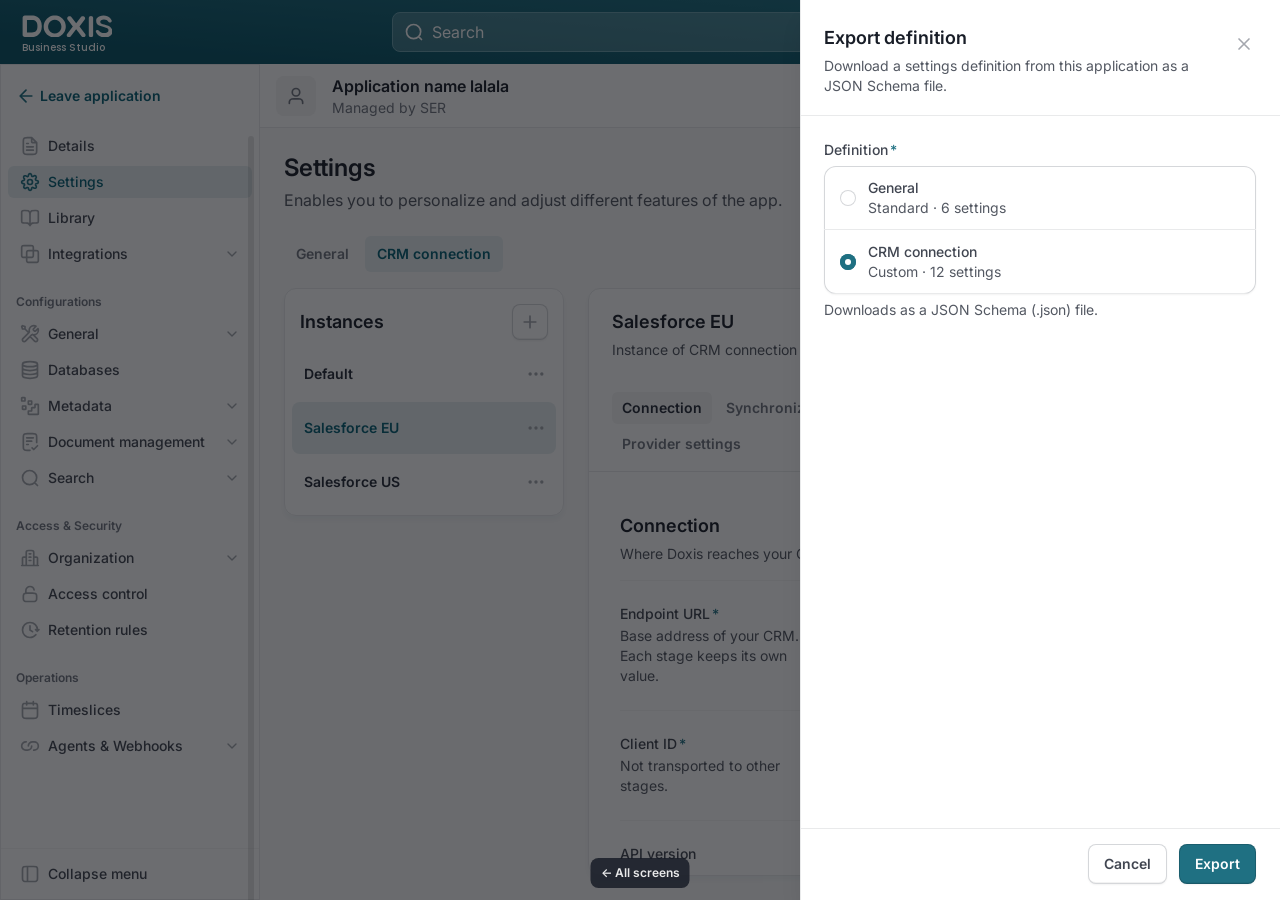
==== commit 29301d2f: "Add files via upload" ====
--- a/export-definitions.html
+++ b/export-definitions.html
@@ -150,8 +150,8 @@
 </div>
 
 <div class="ng" style="padding: 0 8px 8px">
-<a class="ni" href="Details.dc.html"><span class="ti"><svg class="ic" width="20" height="20" viewBox="0 0 24 24" fill="none" stroke="currentColor" stroke-width="2" stroke-linecap="round" stroke-linejoin="round" aria-hidden="true"><path transform="translate(4 2)" d="M10 0.27L10 4.4C10 4.96 10 5.24 10.11 5.45C10.2 5.64 10.36 5.8 10.55 5.89C10.76 6 11.04 6 11.6 6L15.73 6M12 11L4 11M12 15L4 15M6 7L4 7M11.2 20L4.8 20C3.12 20 2.28 20 1.64 19.67C1.07 19.39 0.61 18.93 0.33 18.36C0 17.72 0 16.88 0 15.2L0 4.8C0 3.12 0 2.28 0.33 1.64C0.61 1.07 1.07 0.61 1.64 0.33C2.28 0 3.12 0 4.8 0L10 0L16 6L16 15.2C16 16.88 16 17.72 15.67 18.36C15.39 18.93 14.93 19.39 14.36 19.67C13.72 20 12.88 20 11.2 20Z"></path></svg>Details</span></a>
-<a class="ni cur" href="Main.dc.html" aria-current="page"><span class="ti"><svg class="ic" width="20" height="20" viewBox="0 0 24 24" fill="none" stroke="currentColor" stroke-width="2" stroke-linecap="round" stroke-linejoin="round" aria-hidden="true"><path transform="translate(2 2)" d="M13 10C13 11.66 11.66 13 10 13C8.34 13 7 11.66 7 10C7 8.34 8.34 7 10 7C11.66 7 13 8.34 13 10ZM16.73 12.73C16.61 13 16.57 13.31 16.62 13.6C16.68 13.9 16.82 14.17 17.03 14.38L17.08 14.44C17.25 14.61 17.38 14.81 17.48 15.03C17.57 15.25 17.62 15.48 17.62 15.72C17.62 15.96 17.57 16.2 17.48 16.42C17.38 16.64 17.25 16.84 17.08 17.01C16.91 17.18 16.71 17.31 16.49 17.4C16.27 17.5 16.03 17.54 15.8 17.54C15.56 17.54 15.32 17.5 15.1 17.4C14.88 17.31 14.68 17.18 14.51 17.01L14.45 16.95C14.24 16.74 13.97 16.6 13.67 16.55C13.38 16.5 13.07 16.53 12.8 16.65C12.53 16.77 12.3 16.96 12.14 17.21C11.98 17.45 11.89 17.73 11.89 18.03L11.89 18.18C11.89 18.66 11.7 19.13 11.36 19.47C11.02 19.81 10.55 20 10.07 20C9.59 20 9.13 19.81 8.79 19.47C8.45 19.13 8.25 18.66 8.25 18.18L8.25 18.1C8.25 17.8 8.15 17.51 7.98 17.26C7.8 17.02 7.56 16.83 7.27 16.73C7 16.61 6.69 16.57 6.4 16.62C6.1 16.68 5.83 16.82 5.62 17.03L5.56 17.08C5.39 17.25 5.19 17.38 4.97 17.48C4.75 17.57 4.52 17.62 4.28 17.62C4.04 17.62 3.8 17.57 3.58 17.48C3.36 17.38 3.16 17.25 2.99 17.08C2.82 16.91 2.69 16.71 2.6 16.49C2.5 16.27 2.46 16.03 2.46 15.8C2.46 15.56 2.5 15.32 2.6 15.1C2.69 14.88 2.82 14.68 2.99 14.51L3.05 14.45C3.26 14.24 3.4 13.97 3.45 13.67C3.5 13.38 3.47 13.07 3.35 12.8C3.23 12.53 3.04 12.3 2.79 12.14C2.55 11.98 2.27 11.89 1.97 11.89L1.82 11.89C1.34 11.89 0.87 11.7 0.53 11.36C0.19 11.02 0 10.55 0 10.07C0 9.59 0.19 9.13 0.53 8.79C0.87 8.45 1.34 8.25 1.82 8.25L1.9 8.25C2.2 8.25 2.49 8.15 2.74 7.98C2.98 7.8 3.17 7.56 3.27 7.27C3.39 7 3.43 6.69 3.38 6.4C3.32 6.1 3.18 5.83 2.97 5.62L2.92 5.56C2.75 5.39 2.62 5.19 2.52 4.97C2.43 4.75 2.38 4.52 2.38 4.28C2.38 4.04 2.43 3.8 2.52 3.58C2.62 3.36 2.75 3.16 2.92 2.99C3.09 2.82 3.29 2.69 3.51 2.6C3.73 2.5 3.97 2.46 4.2 2.46C4.44 2.46 4.68 2.5 4.9 2.6C5.12 2.69 5.32 2.82 5.49 2.99L5.55 3.05C5.76 3.26 6.03 3.4 6.33 3.45C6.62 3.5 6.93 3.47 7.2 3.35L7.27 3.35C7.54 3.23 7.77 3.04 7.93 2.79C8.09 2.55 8.18 2.27 8.18 1.97L8.18 1.82C8.18 1.34 8.37 0.87 8.71 0.53C9.06 0.19 9.52 0 10 0C10.48 0 10.94 0.19 11.29 0.53C11.63 0.87 11.82 1.34 11.82 1.82L11.82 1.9C11.82 2.19 11.91 2.48 12.07 2.72C12.23 2.97 12.46 3.16 12.73 3.27C13 3.39 13.31 3.43 13.6 3.38C13.9 3.32 14.17 3.18 14.38 2.97L14.44 2.92C14.61 2.75 14.81 2.62 15.03 2.52C15.25 2.43 15.48 2.38 15.72 2.38C15.96 2.38 16.2 2.43 16.42 2.52C16.64 2.62 16.84 2.75 17.01 2.92C17.18 3.09 17.31 3.29 17.4 3.51C17.5 3.73 17.54 3.97 17.54 4.2C17.54 4.44 17.5 4.68 17.4 4.9C17.31 5.12 17.18 5.32 17.01 5.49L16.95 5.55C16.74 5.76 16.6 6.03 16.55 6.33C16.5 6.62 16.53 6.93 16.65 7.2L16.65 7.27C16.77 7.54 16.96 7.77 17.21 7.93C17.45 8.09 17.73 8.18 18.03 8.18L18.18 8.18C18.66 8.18 19.13 8.37 19.47 8.71C19.81 9.06 20 9.52 20 10C20 10.48 19.81 10.94 19.47 11.29C19.13 11.63 18.66 11.82 18.18 11.82L18.1 11.82C17.81 11.82 17.52 11.91 17.28 12.07C17.03 12.23 16.84 12.46 16.73 12.73Z"></path></svg>Settings</span></a>
+<a class="ni" href="#"><span class="ti"><svg class="ic" width="20" height="20" viewBox="0 0 24 24" fill="none" stroke="currentColor" stroke-width="2" stroke-linecap="round" stroke-linejoin="round" aria-hidden="true"><path transform="translate(4 2)" d="M10 0.27L10 4.4C10 4.96 10 5.24 10.11 5.45C10.2 5.64 10.36 5.8 10.55 5.89C10.76 6 11.04 6 11.6 6L15.73 6M12 11L4 11M12 15L4 15M6 7L4 7M11.2 20L4.8 20C3.12 20 2.28 20 1.64 19.67C1.07 19.39 0.61 18.93 0.33 18.36C0 17.72 0 16.88 0 15.2L0 4.8C0 3.12 0 2.28 0.33 1.64C0.61 1.07 1.07 0.61 1.64 0.33C2.28 0 3.12 0 4.8 0L10 0L16 6L16 15.2C16 16.88 16 17.72 15.67 18.36C15.39 18.93 14.93 19.39 14.36 19.67C13.72 20 12.88 20 11.2 20Z"></path></svg>Details</span></a>
+<a class="ni cur" href="settings.html" aria-current="page"><span class="ti"><svg class="ic" width="20" height="20" viewBox="0 0 24 24" fill="none" stroke="currentColor" stroke-width="2" stroke-linecap="round" stroke-linejoin="round" aria-hidden="true"><path transform="translate(2 2)" d="M13 10C13 11.66 11.66 13 10 13C8.34 13 7 11.66 7 10C7 8.34 8.34 7 10 7C11.66 7 13 8.34 13 10ZM16.73 12.73C16.61 13 16.57 13.31 16.62 13.6C16.68 13.9 16.82 14.17 17.03 14.38L17.08 14.44C17.25 14.61 17.38 14.81 17.48 15.03C17.57 15.25 17.62 15.48 17.62 15.72C17.62 15.96 17.57 16.2 17.48 16.42C17.38 16.64 17.25 16.84 17.08 17.01C16.91 17.18 16.71 17.31 16.49 17.4C16.27 17.5 16.03 17.54 15.8 17.54C15.56 17.54 15.32 17.5 15.1 17.4C14.88 17.31 14.68 17.18 14.51 17.01L14.45 16.95C14.24 16.74 13.97 16.6 13.67 16.55C13.38 16.5 13.07 16.53 12.8 16.65C12.53 16.77 12.3 16.96 12.14 17.21C11.98 17.45 11.89 17.73 11.89 18.03L11.89 18.18C11.89 18.66 11.7 19.13 11.36 19.47C11.02 19.81 10.55 20 10.07 20C9.59 20 9.13 19.81 8.79 19.47C8.45 19.13 8.25 18.66 8.25 18.18L8.25 18.1C8.25 17.8 8.15 17.51 7.98 17.26C7.8 17.02 7.56 16.83 7.27 16.73C7 16.61 6.69 16.57 6.4 16.62C6.1 16.68 5.83 16.82 5.62 17.03L5.56 17.08C5.39 17.25 5.19 17.38 4.97 17.48C4.75 17.57 4.52 17.62 4.28 17.62C4.04 17.62 3.8 17.57 3.58 17.48C3.36 17.38 3.16 17.25 2.99 17.08C2.82 16.91 2.69 16.71 2.6 16.49C2.5 16.27 2.46 16.03 2.46 15.8C2.46 15.56 2.5 15.32 2.6 15.1C2.69 14.88 2.82 14.68 2.99 14.51L3.05 14.45C3.26 14.24 3.4 13.97 3.45 13.67C3.5 13.38 3.47 13.07 3.35 12.8C3.23 12.53 3.04 12.3 2.79 12.14C2.55 11.98 2.27 11.89 1.97 11.89L1.82 11.89C1.34 11.89 0.87 11.7 0.53 11.36C0.19 11.02 0 10.55 0 10.07C0 9.59 0.19 9.13 0.53 8.79C0.87 8.45 1.34 8.25 1.82 8.25L1.9 8.25C2.2 8.25 2.49 8.15 2.74 7.98C2.98 7.8 3.17 7.56 3.27 7.27C3.39 7 3.43 6.69 3.38 6.4C3.32 6.1 3.18 5.83 2.97 5.62L2.92 5.56C2.75 5.39 2.62 5.19 2.52 4.97C2.43 4.75 2.38 4.52 2.38 4.28C2.38 4.04 2.43 3.8 2.52 3.58C2.62 3.36 2.75 3.16 2.92 2.99C3.09 2.82 3.29 2.69 3.51 2.6C3.73 2.5 3.97 2.46 4.2 2.46C4.44 2.46 4.68 2.5 4.9 2.6C5.12 2.69 5.32 2.82 5.49 2.99L5.55 3.05C5.76 3.26 6.03 3.4 6.33 3.45C6.62 3.5 6.93 3.47 7.2 3.35L7.27 3.35C7.54 3.23 7.77 3.04 7.93 2.79C8.09 2.55 8.18 2.27 8.18 1.97L8.18 1.82C8.18 1.34 8.37 0.87 8.71 0.53C9.06 0.19 9.52 0 10 0C10.48 0 10.94 0.19 11.29 0.53C11.63 0.87 11.82 1.34 11.82 1.82L11.82 1.9C11.82 2.19 11.91 2.48 12.07 2.72C12.23 2.97 12.46 3.16 12.73 3.27C13 3.39 13.31 3.43 13.6 3.38C13.9 3.32 14.17 3.18 14.38 2.97L14.44 2.92C14.61 2.75 14.81 2.62 15.03 2.52C15.25 2.43 15.48 2.38 15.72 2.38C15.96 2.38 16.2 2.43 16.42 2.52C16.64 2.62 16.84 2.75 17.01 2.92C17.18 3.09 17.31 3.29 17.4 3.51C17.5 3.73 17.54 3.97 17.54 4.2C17.54 4.44 17.5 4.68 17.4 4.9C17.31 5.12 17.18 5.32 17.01 5.49L16.95 5.55C16.74 5.76 16.6 6.03 16.55 6.33C16.5 6.62 16.53 6.93 16.65 7.2L16.65 7.27C16.77 7.54 16.96 7.77 17.21 7.93C17.45 8.09 17.73 8.18 18.03 8.18L18.18 8.18C18.66 8.18 19.13 8.37 19.47 8.71C19.81 9.06 20 9.52 20 10C20 10.48 19.81 10.94 19.47 11.29C19.13 11.63 18.66 11.82 18.18 11.82L18.1 11.82C17.81 11.82 17.52 11.91 17.28 12.07C17.03 12.23 16.84 12.46 16.73 12.73Z"></path></svg>Settings</span></a>
 <a class="ni" href="#"><span class="ti"><svg class="ic" width="20" height="20" viewBox="0 0 24 24" fill="none" stroke="currentColor" stroke-width="2" stroke-linecap="round" stroke-linejoin="round" aria-hidden="true"><path transform="translate(2 3)" d="M10 18L9.9 17.85C9.21 16.81 8.86 16.29 8.4 15.91C7.99 15.58 7.52 15.33 7.02 15.17C6.45 15 5.83 15 4.57 15L3.2 15C2.08 15 1.52 15 1.09 14.78C0.72 14.59 0.41 14.28 0.22 13.91C0 13.48 0 12.92 0 11.8L0 3.2C0 2.08 0 1.52 0.22 1.09C0.41 0.72 0.72 0.41 1.09 0.22C1.52 0 2.08 0 3.2 0L3.6 0C5.84 0 6.96 0 7.82 0.44C8.57 0.82 9.18 1.43 9.56 2.18C10 3.04 10 4.16 10 6.4L10 18L10.1 17.85C10.79 16.81 11.14 16.29 11.6 15.91C12.01 15.58 12.48 15.33 12.98 15.17C13.55 15 14.17 15 15.43 15L16.8 15C17.92 15 18.48 15 18.91 14.78C19.28 14.59 19.59 14.28 19.78 13.91C20 13.48 20 12.92 20 11.8L20 3.2C20 2.08 20 1.52 19.78 1.09C19.59 0.72 19.28 0.41 18.91 0.22C18.48 0 17.92 0 16.8 0L16.4 0C14.16 0 13.04 0 12.18 0.44C11.43 0.82 10.82 1.43 10.44 2.18C10 3.04 10 4.16 10 6.4"></path></svg>Library</span></a>
 <a class="ni" href="#"><span class="ti"><svg class="ic" width="20" height="20" viewBox="0 0 24 24" fill="none" stroke="currentColor" stroke-width="2" stroke-linecap="round" stroke-linejoin="round" aria-hidden="true"><path transform="translate(2 2)" d="M3.2 0L10.8 0C11.92 0 12.48 0 12.91 0.22C13.28 0.41 13.59 0.72 13.78 1.09C14 1.52 14 2.08 14 3.2L14 10.8C14 11.92 14 12.48 13.78 12.91C13.59 13.28 13.28 13.59 12.91 13.78C12.48 14 11.92 14 10.8 14L3.2 14C2.08 14 1.52 14 1.09 13.78C0.72 13.59 0.41 13.28 0.22 12.91C0 12.48 0 11.92 0 10.8L0 3.2C0 2.08 0 1.52 0.22 1.09C0.41 0.72 0.72 0.41 1.09 0.22C1.52 0 2.08 0 3.2 0ZM9.2 6L16.8 6C17.92 6 18.48 6 18.91 6.22C19.28 6.41 19.59 6.72 19.78 7.09C20 7.52 20 8.08 20 9.2L20 16.8C20 17.92 20 18.48 19.78 18.91C19.59 19.28 19.28 19.59 18.91 19.78C18.48 20 17.92 20 16.8 20L9.2 20C8.08 20 7.52 20 7.09 19.78C6.72 19.59 6.41 19.28 6.22 18.91C6 18.48 6 17.92 6 16.8L6 9.2C6 8.08 6 7.52 6.22 7.09C6.41 6.72 6.72 6.41 7.09 6.22C7.52 6 8.08 6 9.2 6Z"></path></svg>Integrations</span><svg class="ic cv" width="16" height="16" viewBox="0 0 24 24" fill="none" stroke="currentColor" stroke-width="2" stroke-linecap="round" stroke-linejoin="round" aria-hidden="true"><path transform="translate(6 9)" d="M0 0L6 6L12 0"></path></svg></a>
 </div>
@@ -225,9 +225,7 @@
 <div style="min-height: 60px; box-sizing: border-box; display: flex; flex-wrap: wrap; align-items: center; gap: 8px 16px; padding: 16px 24px 8px">
 <div role="tablist" aria-label="Settings definitions" style="flex: 1; min-width: 280px; display: flex; flex-wrap: wrap; align-items: center; gap: 4px">
 <button role="tab" aria-selected="false" class="tab">General</button>
-<button role="tab" aria-selected="false" class="tab">Document intake</button>
 <button role="tab" aria-selected="true" class="tab on">CRM connection</button>
-<button role="tab" aria-selected="false" class="tab">Notifications</button>
 </div>
 <div style="position: relative; z-index: 16">
 <button type="button" class="sbtn" aria-haspopup="menu" aria-expanded="false" data-expanded="defOpen" data-on="toggleDef">Definition options<svg class="ic" style="color: #717680" width="20" height="20" viewBox="0 0 24 24" fill="none" stroke="currentColor" stroke-width="2" stroke-linecap="round" stroke-linejoin="round" aria-hidden="true"><path d="M6 9l6 6 6-6"></path></svg></button>
@@ -243,16 +241,14 @@
 
 <div style="flex: 1; min-height: 0; display: flex; align-items: stretch; gap: 24px; padding: 8px 24px 24px">
 <section aria-labelledby="ins-title" style="flex: 0 1 280px; min-width: 260px; align-self: flex-start; box-sizing: border-box; background: #FFFFFF; border-radius: 12px; outline: 1px solid #E9EAEB; outline-offset: -1px; box-shadow: 0 4px 4px rgba(6,96,116,0.04)">
-<div style="padding: 16px 16px 12px; display: flex; flex-direction: column; gap: 12px">
-<div style="display: flex; align-items: center; gap: 8px"><h2 id="ins-title" style="flex: 1; margin: 0; font-size: 18px; line-height: 28px; font-weight: 600; color: #181D27">Instances</h2><span style="height: 22px; display: inline-flex; align-items: center; padding: 0 8px; border-radius: 9999px; background: #F5F5F5; font-size: 12px; line-height: 18px; font-weight: 500; color: #414651">3</span></div>
-<div class="srch2" style="width: 100%"><input class="fld" type="search" placeholder="Search instances" aria-label="Search instances" style="height: 40px; padding: 7px 11px"><svg class="ic" width="20" height="20" viewBox="0 0 24 24" fill="none" stroke="currentColor" stroke-width="2" stroke-linecap="round" stroke-linejoin="round" aria-hidden="true"><path transform="translate(3 3)" d="M18 18L12 12M14 7C14 10.866 10.866 14 7 14C3.134 14 0 10.866 0 7C0 3.134 3.134 0 7 0C10.866 0 14 3.134 14 7"></path></svg></div>
+<div style="padding: 16px 16px 8px; display: flex; flex-direction: column; gap: 12px">
+<div style="display: flex; align-items: center; gap: 8px"><h2 id="ins-title" style="flex: 1; margin: 0; font-size: 18px; line-height: 28px; font-weight: 600; color: #181D27">Instances</h2><div style="position: relative; z-index: 16"><button type="button" class="sbtn" aria-label="Create instance" title="Create instance" aria-haspopup="menu" aria-expanded="false" data-expanded="m.add" data-on="t.add" style="width: 36px; padding: 0; justify-content: center"><svg class="ic" style="color: #A4A7AE" width="20" height="20" viewBox="0 0 24 24" fill="none" stroke="currentColor" stroke-width="2" stroke-linecap="round" stroke-linejoin="round" aria-hidden="true"><path transform="translate(5 5)" d="M7 0L7 14M0 7L14 7"></path></svg></button><div data-if="m.add" hidden><div class="mo" role="menu" aria-label="Create instance" style="right: 0; top: 44px; min-width: 240px"><button class="moi" role="menuitem" data-on="closeMenu"><svg class="ic" style="color: #A4A7AE" width="20" height="20" viewBox="0 0 24 24" fill="none" stroke="currentColor" stroke-width="2" stroke-linecap="round" stroke-linejoin="round" aria-hidden="true"><path transform="translate(5 5)" d="M7 0L7 14M0 7L14 7"></path></svg>New instance</button><a href="new-instance-from-file.html" class="moi" role="menuitem" style="text-decoration: none"><svg class="ic" width="20" height="20" viewBox="0 0 24 24" fill="none" stroke="currentColor" stroke-width="2" stroke-linecap="round" stroke-linejoin="round" aria-hidden="true"><path d="M21 15v1.8c0 1.68 0 2.52-.33 3.16a3 3 0 0 1-1.31 1.31C18.72 21.6 17.88 21.6 16.2 21.6H7.8c-1.68 0-2.52 0-3.16-.33a3 3 0 0 1-1.31-1.31C3 19.32 3 18.48 3 16.8V15M17 8l-5-5-5 5M12 3v12"></path></svg>New instance from file</a></div></div></div></div>
 </div>
 <ul style="list-style: none; margin: 0; padding: 0 8px 8px; display: flex; flex-direction: column; gap: 2px">
-<li class="ins2"><button class="nm2"><span class="t1">Default</span><span class="t2">Used when no profile matches</span></button><div style="position: relative"><button class="ib2" aria-label="Actions for Default" aria-haspopup="menu" aria-expanded="false" data-expanded="m.def" data-on="t.def"><svg class="ic" width="20" height="20" viewBox="0 0 24 24" fill="none" stroke="currentColor" stroke-width="2" stroke-linecap="round" stroke-linejoin="round" aria-hidden="true"><path transform="translate(4 11)" d="M9 1C9 1.55 8.55 2 8 2C7.45 2 7 1.55 7 1C7 0.45 7.45 0 8 0C8.55 0 9 0.45 9 1ZM16 1C16 1.55 15.55 2 15 2C14.45 2 14 1.55 14 1C14 0.45 14.45 0 15 0C15.55 0 16 0.45 16 1ZM2 1C2 1.55 1.55 2 1 2C0.45 2 0 1.55 0 1C0 0.45 0.45 0 1 0C1.55 0 2 0.45 2 1Z"></path></svg></button><div data-if="m.def" hidden><div class="mo" role="menu" aria-label="Actions for Default" style="right: 0; top: 36px; min-width: 200px"><button class="moi" role="menuitem" data-on="closeMenu"><svg class="ic" width="20" height="20" viewBox="0 0 24 24" fill="none" stroke="currentColor" stroke-width="2" stroke-linecap="round" stroke-linejoin="round" aria-hidden="true"><path d="M3 21h4.5L19 9.5a3.18 3.18 0 0 0-4.5-4.5L3 16.5V21ZM13.5 6.5l4 4"></path></svg>Rename</button><button class="moi" role="menuitem" style="color: #B42318" data-on="closeMenu"><svg class="ic" style="color: #D92D20" width="20" height="20" viewBox="0 0 24 24" fill="none" stroke="currentColor" stroke-width="2" stroke-linecap="round" stroke-linejoin="round" aria-hidden="true"><path d="M16 6v-.8c0-1.12 0-1.68-.22-2.11a2 2 0 0 0-.87-.87C14.48 2 13.92 2 12.8 2h-1.6c-1.12 0-1.68 0-2.11.22a2 2 0 0 0-.87.87C8 3.52 8 4.08 8 5.2V6M10 11.5v5M14 11.5v5M3 6h18M19 6v11.2c0 1.68 0 2.52-.33 3.16a3 3 0 0 1-1.31 1.31c-.64.33-1.48.33-3.16.33H9.8c-1.68 0-2.52 0-3.16-.33a3 3 0 0 1-1.31-1.31C5 19.72 5 18.88 5 17.2V6"></path></svg>Delete</button></div></div></div></li>
-<li class="ins2 on"><button class="nm2" aria-current="true"><span class="t1">Salesforce EU</span><span class="t2">Profile: EU</span></button><div style="position: relative"><button class="ib2" aria-label="Actions for Salesforce EU" aria-haspopup="menu" aria-expanded="false" data-expanded="m.eu" data-on="t.eu"><svg class="ic" width="20" height="20" viewBox="0 0 24 24" fill="none" stroke="currentColor" stroke-width="2" stroke-linecap="round" stroke-linejoin="round" aria-hidden="true"><path transform="translate(4 11)" d="M9 1C9 1.55 8.55 2 8 2C7.45 2 7 1.55 7 1C7 0.45 7.45 0 8 0C8.55 0 9 0.45 9 1ZM16 1C16 1.55 15.55 2 15 2C14.45 2 14 1.55 14 1C14 0.45 14.45 0 15 0C15.55 0 16 0.45 16 1ZM2 1C2 1.55 1.55 2 1 2C0.45 2 0 1.55 0 1C0 0.45 0.45 0 1 0C1.55 0 2 0.45 2 1Z"></path></svg></button><div data-if="m.eu" hidden><div class="mo" role="menu" aria-label="Actions for Salesforce EU" style="right: 0; top: 36px; min-width: 200px"><button class="moi" role="menuitem" data-on="closeMenu"><svg class="ic" width="20" height="20" viewBox="0 0 24 24" fill="none" stroke="currentColor" stroke-width="2" stroke-linecap="round" stroke-linejoin="round" aria-hidden="true"><path d="M3 21h4.5L19 9.5a3.18 3.18 0 0 0-4.5-4.5L3 16.5V21ZM13.5 6.5l4 4"></path></svg>Rename</button><button class="moi" role="menuitem" style="color: #B42318" data-on="closeMenu"><svg class="ic" style="color: #D92D20" width="20" height="20" viewBox="0 0 24 24" fill="none" stroke="currentColor" stroke-width="2" stroke-linecap="round" stroke-linejoin="round" aria-hidden="true"><path d="M16 6v-.8c0-1.12 0-1.68-.22-2.11a2 2 0 0 0-.87-.87C14.48 2 13.92 2 12.8 2h-1.6c-1.12 0-1.68 0-2.11.22a2 2 0 0 0-.87.87C8 3.52 8 4.08 8 5.2V6M10 11.5v5M14 11.5v5M3 6h18M19 6v11.2c0 1.68 0 2.52-.33 3.16a3 3 0 0 1-1.31 1.31c-.64.33-1.48.33-3.16.33H9.8c-1.68 0-2.52 0-3.16-.33a3 3 0 0 1-1.31-1.31C5 19.72 5 18.88 5 17.2V6"></path></svg>Delete</button></div></div></div></li>
-<li class="ins2"><button class="nm2"><span class="t1">Salesforce US</span><span class="t2">Profile: US</span></button><div style="position: relative"><button class="ib2" aria-label="Actions for Salesforce US" aria-haspopup="menu" aria-expanded="false" data-expanded="m.us" data-on="t.us"><svg class="ic" width="20" height="20" viewBox="0 0 24 24" fill="none" stroke="currentColor" stroke-width="2" stroke-linecap="round" stroke-linejoin="round" aria-hidden="true"><path transform="translate(4 11)" d="M9 1C9 1.55 8.55 2 8 2C7.45 2 7 1.55 7 1C7 0.45 7.45 0 8 0C8.55 0 9 0.45 9 1ZM16 1C16 1.55 15.55 2 15 2C14.45 2 14 1.55 14 1C14 0.45 14.45 0 15 0C15.55 0 16 0.45 16 1ZM2 1C2 1.55 1.55 2 1 2C0.45 2 0 1.55 0 1C0 0.45 0.45 0 1 0C1.55 0 2 0.45 2 1Z"></path></svg></button><div data-if="m.us" hidden><div class="mo" role="menu" aria-label="Actions for Salesforce US" style="right: 0; top: 36px; min-width: 200px"><button class="moi" role="menuitem" data-on="closeMenu"><svg class="ic" width="20" height="20" viewBox="0 0 24 24" fill="none" stroke="currentColor" stroke-width="2" stroke-linecap="round" stroke-linejoin="round" aria-hidden="true"><path d="M3 21h4.5L19 9.5a3.18 3.18 0 0 0-4.5-4.5L3 16.5V21ZM13.5 6.5l4 4"></path></svg>Rename</button><button class="moi" role="menuitem" style="color: #B42318" data-on="closeMenu"><svg class="ic" style="color: #D92D20" width="20" height="20" viewBox="0 0 24 24" fill="none" stroke="currentColor" stroke-width="2" stroke-linecap="round" stroke-linejoin="round" aria-hidden="true"><path d="M16 6v-.8c0-1.12 0-1.68-.22-2.11a2 2 0 0 0-.87-.87C14.48 2 13.92 2 12.8 2h-1.6c-1.12 0-1.68 0-2.11.22a2 2 0 0 0-.87.87C8 3.52 8 4.08 8 5.2V6M10 11.5v5M14 11.5v5M3 6h18M19 6v11.2c0 1.68 0 2.52-.33 3.16a3 3 0 0 1-1.31 1.31c-.64.33-1.48.33-3.16.33H9.8c-1.68 0-2.52 0-3.16-.33a3 3 0 0 1-1.31-1.31C5 19.72 5 18.88 5 17.2V6"></path></svg>Delete</button></div></div></div></li>
+<li class="ins2"><button class="nm2"><span class="t1">Default</span></button><div style="position: relative"><button class="ib2" aria-label="Actions for Default" aria-haspopup="menu" aria-expanded="false" data-expanded="m.def" data-on="t.def"><svg class="ic" width="20" height="20" viewBox="0 0 24 24" fill="none" stroke="currentColor" stroke-width="2" stroke-linecap="round" stroke-linejoin="round" aria-hidden="true"><path transform="translate(4 11)" d="M9 1C9 1.55 8.55 2 8 2C7.45 2 7 1.55 7 1C7 0.45 7.45 0 8 0C8.55 0 9 0.45 9 1ZM16 1C16 1.55 15.55 2 15 2C14.45 2 14 1.55 14 1C14 0.45 14.45 0 15 0C15.55 0 16 0.45 16 1ZM2 1C2 1.55 1.55 2 1 2C0.45 2 0 1.55 0 1C0 0.45 0.45 0 1 0C1.55 0 2 0.45 2 1Z"></path></svg></button><div data-if="m.def" hidden><div class="mo" role="menu" aria-label="Actions for Default" style="right: 0; top: 36px; min-width: 260px"><button class="moi" role="menuitem" data-on="closeMenu"><svg class="ic" width="20" height="20" viewBox="0 0 24 24" fill="none" stroke="currentColor" stroke-width="2" stroke-linecap="round" stroke-linejoin="round" aria-hidden="true"><path d="M21 15v1.8c0 1.68 0 2.52-.33 3.16a3 3 0 0 1-1.31 1.31C18.72 21.6 17.88 21.6 16.2 21.6H7.8c-1.68 0-2.52 0-3.16-.33a3 3 0 0 1-1.31-1.31C3 19.32 3 18.48 3 16.8V15M17 8l-5-5-5 5M12 3v12"></path></svg>Export settings</button><button class="moi" role="menuitem" data-on="closeMenu"><svg class="ic" width="20" height="20" viewBox="0 0 24 24" fill="none" stroke="currentColor" stroke-width="2" stroke-linecap="round" stroke-linejoin="round" aria-hidden="true"><path d="M21 15v1.8c0 1.68 0 2.52-.33 3.16a3 3 0 0 1-1.31 1.31C18.72 21.6 17.88 21.6 16.2 21.6H7.8c-1.68 0-2.52 0-3.16-.33a3 3 0 0 1-1.31-1.31C3 19.32 3 18.48 3 16.8V15M7 10l5 5 5-5M12 15V3"></path></svg>Import settings</button><button class="moi" role="menuitem" data-on="closeMenu"><svg class="ic" width="20" height="20" viewBox="0 0 24 24" fill="none" stroke="currentColor" stroke-width="2" stroke-linecap="round" stroke-linejoin="round" aria-hidden="true"><path d="M3 21h4.5L19 9.5a3.18 3.18 0 0 0-4.5-4.5L3 16.5V21ZM13.5 6.5l4 4"></path></svg>Rename settings</button><button class="moi" role="menuitem" data-on="closeMenu"><svg class="ic" width="20" height="20" viewBox="0 0 24 24" fill="none" stroke="currentColor" stroke-width="2" stroke-linecap="round" stroke-linejoin="round" aria-hidden="true"><path d="M5 15c-.93 0-1.4 0-1.78-.1a3 3 0 0 1-2.12-2.12C1 12.4 1 11.93 1 11V4.2c0-1.12 0-1.68.22-2.11A2 2 0 0 1 2.09 1.22C2.52 1 3.08 1 4.2 1H11c.93 0 1.4 0 1.78.1a3 3 0 0 1 2.12 2.12c.1.38.1.85.1 1.78M10.2 23h6.6c1.12 0 1.68 0 2.11-.22a2 2 0 0 0 .87-.87c.22-.43.22-.99.22-2.11v-6.6c0-1.12 0-1.68-.22-2.11a2 2 0 0 0-.87-.87C18.48 10 17.92 10 16.8 10h-6.6c-1.12 0-1.68 0-2.11.22a2 2 0 0 0-.87.87C7 11.52 7 12.08 7 13.2v6.6c0 1.12 0 1.68.22 2.11a2 2 0 0 0 .87.87c.43.22.99.22 2.11.22Z" transform="translate(1.5 0) scale(0.9)"></path></svg>Copy settings</button><button class="moi" role="menuitem" data-on="closeMenu"><svg class="ic" width="20" height="20" viewBox="0 0 24 24" fill="none" stroke="currentColor" stroke-width="2" stroke-linecap="round" stroke-linejoin="round" aria-hidden="true"><path d="M2 10s2.005-2.732 3.634-4.362a9 9 0 1 1-2.282 8.862M2 10V4m0 6h6"></path></svg>Restore default settings</button><button class="moi" role="menuitem" data-on="closeMenu"><svg class="ic" style="color: #D92D20" width="20" height="20" viewBox="0 0 24 24" fill="none" stroke="currentColor" stroke-width="2" stroke-linecap="round" stroke-linejoin="round" aria-hidden="true"><path d="M16 6v-.8c0-1.12 0-1.68-.22-2.11a2 2 0 0 0-.87-.87C14.48 2 13.92 2 12.8 2h-1.6c-1.12 0-1.68 0-2.11.22a2 2 0 0 0-.87.87C8 3.52 8 4.08 8 5.2V6M10 11.5v5M14 11.5v5M3 6h18M19 6v11.2c0 1.68 0 2.52-.33 3.16a3 3 0 0 1-1.31 1.31c-.64.33-1.48.33-3.16.33H9.8c-1.68 0-2.52 0-3.16-.33a3 3 0 0 1-1.31-1.31C5 19.72 5 18.88 5 17.2V6"></path></svg>Delete settings</button></div></div></div></li>
+<li class="ins2 on"><button class="nm2" aria-current="true"><span class="t1">Salesforce EU</span></button><div style="position: relative"><button class="ib2" aria-label="Actions for Salesforce EU" aria-haspopup="menu" aria-expanded="false" data-expanded="m.eu" data-on="t.eu"><svg class="ic" width="20" height="20" viewBox="0 0 24 24" fill="none" stroke="currentColor" stroke-width="2" stroke-linecap="round" stroke-linejoin="round" aria-hidden="true"><path transform="translate(4 11)" d="M9 1C9 1.55 8.55 2 8 2C7.45 2 7 1.55 7 1C7 0.45 7.45 0 8 0C8.55 0 9 0.45 9 1ZM16 1C16 1.55 15.55 2 15 2C14.45 2 14 1.55 14 1C14 0.45 14.45 0 15 0C15.55 0 16 0.45 16 1ZM2 1C2 1.55 1.55 2 1 2C0.45 2 0 1.55 0 1C0 0.45 0.45 0 1 0C1.55 0 2 0.45 2 1Z"></path></svg></button><div data-if="m.eu" hidden><div class="mo" role="menu" aria-label="Actions for Salesforce EU" style="right: 0; top: 36px; min-width: 260px"><button class="moi" role="menuitem" data-on="closeMenu"><svg class="ic" width="20" height="20" viewBox="0 0 24 24" fill="none" stroke="currentColor" stroke-width="2" stroke-linecap="round" stroke-linejoin="round" aria-hidden="true"><path d="M21 15v1.8c0 1.68 0 2.52-.33 3.16a3 3 0 0 1-1.31 1.31C18.72 21.6 17.88 21.6 16.2 21.6H7.8c-1.68 0-2.52 0-3.16-.33a3 3 0 0 1-1.31-1.31C3 19.32 3 18.48 3 16.8V15M17 8l-5-5-5 5M12 3v12"></path></svg>Export settings</button><button class="moi" role="menuitem" data-on="closeMenu"><svg class="ic" width="20" height="20" viewBox="0 0 24 24" fill="none" stroke="currentColor" stroke-width="2" stroke-linecap="round" stroke-linejoin="round" aria-hidden="true"><path d="M21 15v1.8c0 1.68 0 2.52-.33 3.16a3 3 0 0 1-1.31 1.31C18.72 21.6 17.88 21.6 16.2 21.6H7.8c-1.68 0-2.52 0-3.16-.33a3 3 0 0 1-1.31-1.31C3 19.32 3 18.48 3 16.8V15M7 10l5 5 5-5M12 15V3"></path></svg>Import settings</button><button class="moi" role="menuitem" data-on="closeMenu"><svg class="ic" width="20" height="20" viewBox="0 0 24 24" fill="none" stroke="currentColor" stroke-width="2" stroke-linecap="round" stroke-linejoin="round" aria-hidden="true"><path d="M3 21h4.5L19 9.5a3.18 3.18 0 0 0-4.5-4.5L3 16.5V21ZM13.5 6.5l4 4"></path></svg>Rename settings</button><button class="moi" role="menuitem" data-on="closeMenu"><svg class="ic" width="20" height="20" viewBox="0 0 24 24" fill="none" stroke="currentColor" stroke-width="2" stroke-linecap="round" stroke-linejoin="round" aria-hidden="true"><path d="M5 15c-.93 0-1.4 0-1.78-.1a3 3 0 0 1-2.12-2.12C1 12.4 1 11.93 1 11V4.2c0-1.12 0-1.68.22-2.11A2 2 0 0 1 2.09 1.22C2.52 1 3.08 1 4.2 1H11c.93 0 1.4 0 1.78.1a3 3 0 0 1 2.12 2.12c.1.38.1.85.1 1.78M10.2 23h6.6c1.12 0 1.68 0 2.11-.22a2 2 0 0 0 .87-.87c.22-.43.22-.99.22-2.11v-6.6c0-1.12 0-1.68-.22-2.11a2 2 0 0 0-.87-.87C18.48 10 17.92 10 16.8 10h-6.6c-1.12 0-1.68 0-2.11.22a2 2 0 0 0-.87.87C7 11.52 7 12.08 7 13.2v6.6c0 1.12 0 1.68.22 2.11a2 2 0 0 0 .87.87c.43.22.99.22 2.11.22Z" transform="translate(1.5 0) scale(0.9)"></path></svg>Copy settings</button><button class="moi" role="menuitem" data-on="closeMenu"><svg class="ic" width="20" height="20" viewBox="0 0 24 24" fill="none" stroke="currentColor" stroke-width="2" stroke-linecap="round" stroke-linejoin="round" aria-hidden="true"><path d="M2 10s2.005-2.732 3.634-4.362a9 9 0 1 1-2.282 8.862M2 10V4m0 6h6"></path></svg>Restore default settings</button><button class="moi" role="menuitem" data-on="closeMenu"><svg class="ic" style="color: #D92D20" width="20" height="20" viewBox="0 0 24 24" fill="none" stroke="currentColor" stroke-width="2" stroke-linecap="round" stroke-linejoin="round" aria-hidden="true"><path d="M16 6v-.8c0-1.12 0-1.68-.22-2.11a2 2 0 0 0-.87-.87C14.48 2 13.92 2 12.8 2h-1.6c-1.12 0-1.68 0-2.11.22a2 2 0 0 0-.87.87C8 3.52 8 4.08 8 5.2V6M10 11.5v5M14 11.5v5M3 6h18M19 6v11.2c0 1.68 0 2.52-.33 3.16a3 3 0 0 1-1.31 1.31c-.64.33-1.48.33-3.16.33H9.8c-1.68 0-2.52 0-3.16-.33a3 3 0 0 1-1.31-1.31C5 19.72 5 18.88 5 17.2V6"></path></svg>Delete settings</button></div></div></div></li>
+<li class="ins2"><button class="nm2"><span class="t1">Salesforce US</span></button><div style="position: relative"><button class="ib2" aria-label="Actions for Salesforce US" aria-haspopup="menu" aria-expanded="false" data-expanded="m.us" data-on="t.us"><svg class="ic" width="20" height="20" viewBox="0 0 24 24" fill="none" stroke="currentColor" stroke-width="2" stroke-linecap="round" stroke-linejoin="round" aria-hidden="true"><path transform="translate(4 11)" d="M9 1C9 1.55 8.55 2 8 2C7.45 2 7 1.55 7 1C7 0.45 7.45 0 8 0C8.55 0 9 0.45 9 1ZM16 1C16 1.55 15.55 2 15 2C14.45 2 14 1.55 14 1C14 0.45 14.45 0 15 0C15.55 0 16 0.45 16 1ZM2 1C2 1.55 1.55 2 1 2C0.45 2 0 1.55 0 1C0 0.45 0.45 0 1 0C1.55 0 2 0.45 2 1Z"></path></svg></button><div data-if="m.us" hidden><div class="mo" role="menu" aria-label="Actions for Salesforce US" style="right: 0; top: 36px; min-width: 260px"><button class="moi" role="menuitem" data-on="closeMenu"><svg class="ic" width="20" height="20" viewBox="0 0 24 24" fill="none" stroke="currentColor" stroke-width="2" stroke-linecap="round" stroke-linejoin="round" aria-hidden="true"><path d="M21 15v1.8c0 1.68 0 2.52-.33 3.16a3 3 0 0 1-1.31 1.31C18.72 21.6 17.88 21.6 16.2 21.6H7.8c-1.68 0-2.52 0-3.16-.33a3 3 0 0 1-1.31-1.31C3 19.32 3 18.48 3 16.8V15M17 8l-5-5-5 5M12 3v12"></path></svg>Export settings</button><button class="moi" role="menuitem" data-on="closeMenu"><svg class="ic" width="20" height="20" viewBox="0 0 24 24" fill="none" stroke="currentColor" stroke-width="2" stroke-linecap="round" stroke-linejoin="round" aria-hidden="true"><path d="M21 15v1.8c0 1.68 0 2.52-.33 3.16a3 3 0 0 1-1.31 1.31C18.72 21.6 17.88 21.6 16.2 21.6H7.8c-1.68 0-2.52 0-3.16-.33a3 3 0 0 1-1.31-1.31C3 19.32 3 18.48 3 16.8V15M7 10l5 5 5-5M12 15V3"></path></svg>Import settings</button><button class="moi" role="menuitem" data-on="closeMenu"><svg class="ic" width="20" height="20" viewBox="0 0 24 24" fill="none" stroke="currentColor" stroke-width="2" stroke-linecap="round" stroke-linejoin="round" aria-hidden="true"><path d="M3 21h4.5L19 9.5a3.18 3.18 0 0 0-4.5-4.5L3 16.5V21ZM13.5 6.5l4 4"></path></svg>Rename settings</button><button class="moi" role="menuitem" data-on="closeMenu"><svg class="ic" width="20" height="20" viewBox="0 0 24 24" fill="none" stroke="currentColor" stroke-width="2" stroke-linecap="round" stroke-linejoin="round" aria-hidden="true"><path d="M5 15c-.93 0-1.4 0-1.78-.1a3 3 0 0 1-2.12-2.12C1 12.4 1 11.93 1 11V4.2c0-1.12 0-1.68.22-2.11A2 2 0 0 1 2.09 1.22C2.52 1 3.08 1 4.2 1H11c.93 0 1.4 0 1.78.1a3 3 0 0 1 2.12 2.12c.1.38.1.85.1 1.78M10.2 23h6.6c1.12 0 1.68 0 2.11-.22a2 2 0 0 0 .87-.87c.22-.43.22-.99.22-2.11v-6.6c0-1.12 0-1.68-.22-2.11a2 2 0 0 0-.87-.87C18.48 10 17.92 10 16.8 10h-6.6c-1.12 0-1.68 0-2.11.22a2 2 0 0 0-.87.87C7 11.52 7 12.08 7 13.2v6.6c0 1.12 0 1.68.22 2.11a2 2 0 0 0 .87.87c.43.22.99.22 2.11.22Z" transform="translate(1.5 0) scale(0.9)"></path></svg>Copy settings</button><button class="moi" role="menuitem" data-on="closeMenu"><svg class="ic" width="20" height="20" viewBox="0 0 24 24" fill="none" stroke="currentColor" stroke-width="2" stroke-linecap="round" stroke-linejoin="round" aria-hidden="true"><path d="M2 10s2.005-2.732 3.634-4.362a9 9 0 1 1-2.282 8.862M2 10V4m0 6h6"></path></svg>Restore default settings</button><button class="moi" role="menuitem" data-on="closeMenu"><svg class="ic" style="color: #D92D20" width="20" height="20" viewBox="0 0 24 24" fill="none" stroke="currentColor" stroke-width="2" stroke-linecap="round" stroke-linejoin="round" aria-hidden="true"><path d="M16 6v-.8c0-1.12 0-1.68-.22-2.11a2 2 0 0 0-.87-.87C14.48 2 13.92 2 12.8 2h-1.6c-1.12 0-1.68 0-2.11.22a2 2 0 0 0-.87.87C8 3.52 8 4.08 8 5.2V6M10 11.5v5M14 11.5v5M3 6h18M19 6v11.2c0 1.68 0 2.52-.33 3.16a3 3 0 0 1-1.31 1.31c-.64.33-1.48.33-3.16.33H9.8c-1.68 0-2.52 0-3.16-.33a3 3 0 0 1-1.31-1.31C5 19.72 5 18.88 5 17.2V6"></path></svg>Delete settings</button></div></div></div></li>
 </ul>
-<div style="padding: 12px 16px 16px; box-shadow: inset 0 1px 0 #E9EAEB"><button class="sbtn" style="width: 100%; justify-content: center; height: 40px"><svg class="ic" style="color: #A4A7AE" width="20" height="20" viewBox="0 0 24 24" fill="none" stroke="currentColor" stroke-width="2" stroke-linecap="round" stroke-linejoin="round" aria-hidden="true"><path transform="translate(5 5)" d="M7 0L7 14M0 7L14 7"></path></svg>Create instance</button></div>
 </section>
 
 <section aria-labelledby="ws-title" style="flex: 1 1 480px; min-width: 0; min-height: 0; display: flex; flex-direction: column; box-sizing: border-box; background: #FFFFFF; border-radius: 12px; outline: 1px solid #E9EAEB; outline-offset: -1px; box-shadow: 0 4px 4px rgba(6,96,116,0.04)">
@@ -342,7 +338,7 @@
 
 </main>
 </div>
-<div aria-hidden="true" style="position: fixed; inset: 0; z-index: 30; background: rgba(10,13,18,0.35)"></div>
+<div aria-hidden="true" style="position: fixed; inset: 0; z-index: 30; background: rgba(10,13,18,0.6)"></div>
 <aside role="dialog" aria-modal="true" aria-labelledby="exp-title" style="position: fixed; z-index: 31; top: 0; right: 0; bottom: 0; width: 100%; max-width: 480px; box-sizing: border-box; display: flex; flex-direction: column; background: #FFFFFF; box-shadow: 0 20px 24px -4px rgba(10,13,18,0.08), 0 8px 8px -4px rgba(10,13,18,0.03), inset 1px 0 0 #E9EAEB">
 <div style="flex: none; display: flex; align-items: flex-start; gap: 16px; padding: 24px 16px 20px 24px; box-shadow: inset 0 -1px 0 #E9EAEB">
 <div style="flex: 1; display: flex; flex-direction: column; gap: 4px">
@@ -362,29 +358,14 @@
 <span style="width: 16px; height: 16px; flex: none; display: flex; align-items: center; justify-content: center; border-radius: 9999px; box-sizing: border-box; background: #FFFFFF; box-shadow: inset 0 0 0 1px #D5D7DA; color: #FFFFFF"><span style="width: 6px; height: 6px; border-radius: 9999px; background: #FFFFFF"></span></span>
 <span style="flex: 1; display: flex; flex-direction: column"><span style="font-size: 14px; line-height: 20px; font-weight: 500; color: #414651">General</span><span style="font-size: 14px; line-height: 20px; color: #535862">Standard · 6 settings</span></span>
 </button>
-<button type="button" role="radio" aria-checked="false" data-on="tg.intake" style="display: flex; align-items: center; gap: 12px; width: 100%; padding: 12px 16px; border: 0; background: transparent; font: inherit; text-align: left; cursor: pointer; box-shadow: inset 0 -1px 0 #E9EAEB">
-<span style="width: 16px; height: 16px; flex: none; display: flex; align-items: center; justify-content: center; border-radius: 9999px; box-sizing: border-box; background: #FFFFFF; box-shadow: inset 0 0 0 1px #D5D7DA; color: #FFFFFF"><span style="width: 6px; height: 6px; border-radius: 9999px; background: #FFFFFF"></span></span>
-<span style="flex: 1; display: flex; flex-direction: column"><span style="font-size: 14px; line-height: 20px; font-weight: 500; color: #414651">Document intake</span><span style="font-size: 14px; line-height: 20px; color: #535862">Standard · 9 settings</span></span>
-</button>
 <button type="button" role="radio" aria-checked="true" data-on="tg.crm" style="display: flex; align-items: center; gap: 12px; width: 100%; padding: 12px 16px; border: 0; background: transparent; font: inherit; text-align: left; cursor: pointer; box-shadow: inset 0 -1px 0 #E9EAEB">
 <span style="width: 16px; height: 16px; flex: none; display: flex; align-items: center; justify-content: center; border-radius: 9999px; box-sizing: border-box; background: #1F7082; box-shadow: inset 0 0 0 1px #1F7082; color: #FFFFFF"><span style="width: 6px; height: 6px; border-radius: 9999px; background: #FFFFFF"></span></span>
 <span style="flex: 1; display: flex; flex-direction: column"><span style="font-size: 14px; line-height: 20px; font-weight: 500; color: #414651">CRM connection</span><span style="font-size: 14px; line-height: 20px; color: #535862">Custom · 12 settings</span></span>
 </button>
-<button type="button" role="radio" aria-checked="false" data-on="tg.notif" style="display: flex; align-items: center; gap: 12px; width: 100%; padding: 12px 16px; border: 0; background: transparent; font: inherit; text-align: left; cursor: pointer; box-shadow: inset 0 -1px 0 #E9EAEB">
-<span style="width: 16px; height: 16px; flex: none; display: flex; align-items: center; justify-content: center; border-radius: 9999px; box-sizing: border-box; background: #FFFFFF; box-shadow: inset 0 0 0 1px #D5D7DA; color: #FFFFFF"><span style="width: 6px; height: 6px; border-radius: 9999px; background: #FFFFFF"></span></span>
-<span style="flex: 1; display: flex; flex-direction: column"><span style="font-size: 14px; line-height: 20px; font-weight: 500; color: #414651">Notifications</span><span style="font-size: 14px; line-height: 20px; color: #535862">Custom · 4 settings</span></span>
-</button>
 </div>
 <p class="hint">Downloads as a JSON Schema (.json) file.</p>
 </div>
 
-<div style="height: 1px; background: #E9EAEB"></div>
-
-<div class="trow">
-<div data-if="val" hidden><button type="button" class="tgl" role="switch" aria-checked="true" aria-labelledby="exp-val" data-on="tgVal"><span></span></button></div>
-<div data-if="noVal"><button type="button" class="tgl off" role="switch" aria-checked="false" aria-labelledby="exp-val" data-on="tgVal"><span></span></button></div>
-<div style="display: flex; flex-direction: column"><span id="exp-val" class="tl">Include instance values</span><p class="hint">Off: only the structure and default values are exported. Protected values are never exported.</p></div>
-</div>
 </form>
 
 <div style="flex: none; display: flex; justify-content: flex-end; gap: 12px; padding: 16px 24px; box-shadow: inset 0 1px 0 #E9EAEB">
--- a/prototype.css
+++ b/prototype.css
@@ -18,7 +18,7 @@
 .pt-x{position:absolute;top:8px;right:8px;width:36px;height:36px;display:flex;align-items:center;justify-content:center;padding:0;border:0;border-radius:8px;background:transparent;color:#A4A7AE;cursor:pointer}
 .pt-x:hover{background:#F5F5F5;color:#717680}
 
-.pt-scrim{position:fixed;inset:0;z-index:50;display:flex;align-items:center;justify-content:center;padding:16px;background:rgba(10,13,18,0.35);font-family:Inter,system-ui,sans-serif}
+.pt-scrim{position:fixed;inset:0;z-index:50;display:flex;align-items:center;justify-content:center;padding:16px;background:rgba(10,13,18,0.6);font-family:Inter,system-ui,sans-serif}
 .pt-modal{position:relative;width:440px;max-width:100%;border-radius:12px;background:#FFFFFF;box-shadow:0 20px 24px -4px rgba(10,13,18,0.08),0 8px 8px -4px rgba(10,13,18,0.03)}
 .pt-mh{display:flex;gap:16px;padding:24px 56px 0 24px}
 .pt-mh .pt-x{top:16px;right:16px}
@@ -39,3 +39,25 @@
 .pt-btn.pri:hover{background:#155C6E}
 .pt-btn.danger{background:#D92D20;color:#FFFFFF;box-shadow:inset 0 0 0 1px rgba(10,13,18,0.18)}
 .pt-btn.danger:hover{background:#B42318}
+
+/* Create settings instance modal – from Figma (400px, radius 16) */
+.pt-cm-scrim{padding:32px;background:rgba(10,13,18,0.6)}
+.pt-cm{position:relative;width:400px;max-width:100%;box-sizing:border-box;display:flex;flex-direction:column;border-radius:16px;background:#FFFFFF;box-shadow:0 20px 24px -4px rgba(10,13,18,0.08),0 8px 8px -4px rgba(10,13,18,0.03),0 3px 3px -1.5px rgba(10,13,18,0.04);font-family:Inter,system-ui,sans-serif}
+.pt-cm-h{display:flex;flex-direction:column;gap:16px;padding:24px 24px 0}
+.pt-cm-ic{width:48px;height:48px;display:flex;align-items:center;justify-content:center;border-radius:9999px;background:#DAE7EA;color:#1F7082}
+.pt-cm-tx{display:flex;flex-direction:column;gap:2px}
+.pt-cm-tx h2{margin:0;font-size:16px;line-height:24px;font-weight:600;color:#181D27}
+.pt-cm-tx p{margin:0;font-size:14px;line-height:20px;font-weight:400;color:#535862}
+.pt-cm-x{position:absolute;top:12px;right:12px;width:44px;height:44px;display:flex;align-items:center;justify-content:center;padding:8px;border:0;border-radius:8px;background:transparent;color:#A4A7AE;cursor:pointer}
+.pt-cm-x:hover{background:#F5F5F5;color:#717680}
+.pt-cm-b{display:flex;flex-direction:column;gap:6px;padding:20px 24px 0}
+.pt-cm-b label{font-size:14px;line-height:20px;font-weight:500;color:#414651}
+.pt-cm-b input{height:40px;box-sizing:border-box;padding:8px 12px;border:1px solid #D5D7DA;border-radius:8px;background:#FFFFFF;font:inherit;font-size:16px;line-height:24px;font-weight:400;color:#181D27;box-shadow:0 1px 2px rgba(10,13,18,0.05);outline:none}
+.pt-cm-b input::placeholder{color:#717680}
+.pt-cm-b input:focus{border-color:#388090;box-shadow:inset 0 0 0 1px #388090,0 1px 2px rgba(10,13,18,0.05)}
+.pt-cm-f{display:flex;gap:12px;padding:32px 24px 24px}
+.pt-cm-f button{flex:1;height:44px;box-sizing:border-box;display:flex;align-items:center;justify-content:center;padding:10px 16px !important;margin:0;border:0;border-radius:8px;font:inherit;font-size:16px;line-height:24px;font-weight:600;cursor:pointer}
+.pt-cm-sec{background:#FFFFFF;color:#414651;box-shadow:inset 0 0 0 1px #D5D7DA,0 1px 2px rgba(10,13,18,0.05),inset 0 -2px 0 rgba(10,13,18,0.05)}
+.pt-cm-sec:hover{background:#FAFAFA}
+.pt-cm-pri{background:#1F7082;color:#FFFFFF;box-shadow:inset 0 0 0 2px rgba(255,255,255,0.12),inset 0 0 0 1px rgba(10,13,18,0.18),inset 0 -2px 0 rgba(10,13,18,0.05),0 1px 2px rgba(10,13,18,0.05)}
+.pt-cm-pri:hover{background:#155C6E}
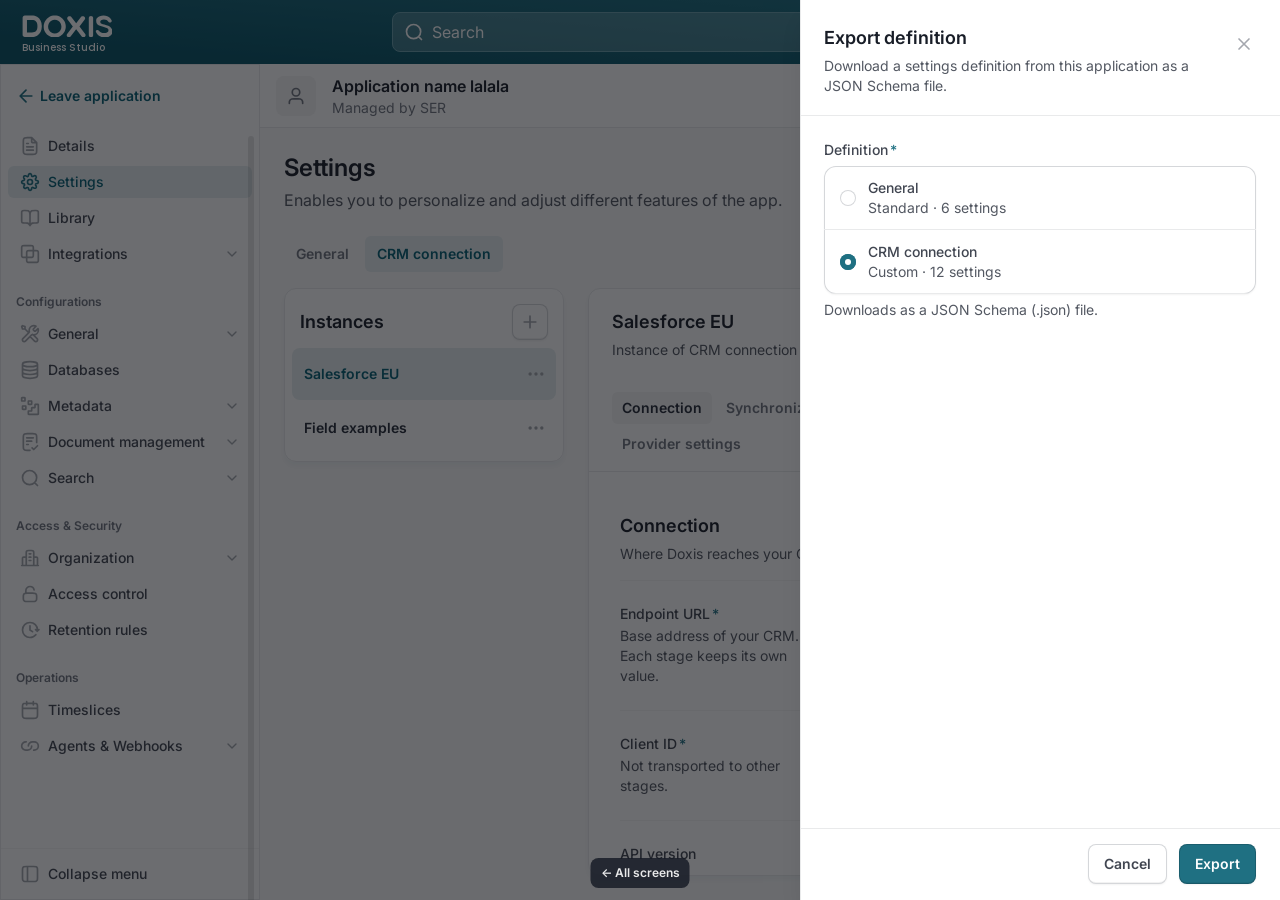
==== commit 4b579523: "Add files via upload" ====
--- a/export-definitions.html
+++ b/export-definitions.html
@@ -122,7 +122,7 @@
 </head>
 <body data-screen="export">
 <a href="index.html" class="pt-home" style="position:fixed;left:50%;transform:translateX(-50%);bottom:12px;z-index:70;padding:6px 10px;border-radius:8px;background:#181D27;color:#fff;font:600 12px/18px Inter,system-ui,sans-serif;text-decoration:none;opacity:.85">← All screens</a>
-<div style="height: 100vh; min-height: 640px; overflow: hidden; display: flex; flex-direction: column; background: #FAFAFA; font-family: Inter, system-ui, sans-serif; font-size: 14px; line-height: 20px; color: #181D27">
+<div style="height: 100vh; overflow: hidden; display: flex; flex-direction: column; background: #FAFAFA; font-family: Inter, system-ui, sans-serif; font-size: 14px; line-height: 20px; color: #181D27">
 
 <header style="height: 64px; flex: none; display: grid; grid-template-columns: minmax(134px, 1fr) minmax(0, 496px) minmax(134px, 1fr); align-items: center; column-gap: 16px; padding: 0 22px; background: linear-gradient(5deg, #075365 15.8%, #1F7082 82.5%); color: #FFFFFF">
 <a href="#" aria-label="Doxis Business Studio home" style="display: block; width: 104px; height: 34px; color: #FFFFFF; text-decoration: none">
@@ -245,9 +245,8 @@
 <div style="display: flex; align-items: center; gap: 8px"><h2 id="ins-title" style="flex: 1; margin: 0; font-size: 18px; line-height: 28px; font-weight: 600; color: #181D27">Instances</h2><div style="position: relative; z-index: 16"><button type="button" class="sbtn" aria-label="Create instance" title="Create instance" aria-haspopup="menu" aria-expanded="false" data-expanded="m.add" data-on="t.add" style="width: 36px; padding: 0; justify-content: center"><svg class="ic" style="color: #A4A7AE" width="20" height="20" viewBox="0 0 24 24" fill="none" stroke="currentColor" stroke-width="2" stroke-linecap="round" stroke-linejoin="round" aria-hidden="true"><path transform="translate(5 5)" d="M7 0L7 14M0 7L14 7"></path></svg></button><div data-if="m.add" hidden><div class="mo" role="menu" aria-label="Create instance" style="right: 0; top: 44px; min-width: 240px"><button class="moi" role="menuitem" data-on="closeMenu"><svg class="ic" style="color: #A4A7AE" width="20" height="20" viewBox="0 0 24 24" fill="none" stroke="currentColor" stroke-width="2" stroke-linecap="round" stroke-linejoin="round" aria-hidden="true"><path transform="translate(5 5)" d="M7 0L7 14M0 7L14 7"></path></svg>New instance</button><a href="new-instance-from-file.html" class="moi" role="menuitem" style="text-decoration: none"><svg class="ic" width="20" height="20" viewBox="0 0 24 24" fill="none" stroke="currentColor" stroke-width="2" stroke-linecap="round" stroke-linejoin="round" aria-hidden="true"><path d="M21 15v1.8c0 1.68 0 2.52-.33 3.16a3 3 0 0 1-1.31 1.31C18.72 21.6 17.88 21.6 16.2 21.6H7.8c-1.68 0-2.52 0-3.16-.33a3 3 0 0 1-1.31-1.31C3 19.32 3 18.48 3 16.8V15M17 8l-5-5-5 5M12 3v12"></path></svg>New instance from file</a></div></div></div></div>
 </div>
 <ul style="list-style: none; margin: 0; padding: 0 8px 8px; display: flex; flex-direction: column; gap: 2px">
-<li class="ins2"><button class="nm2"><span class="t1">Default</span></button><div style="position: relative"><button class="ib2" aria-label="Actions for Default" aria-haspopup="menu" aria-expanded="false" data-expanded="m.def" data-on="t.def"><svg class="ic" width="20" height="20" viewBox="0 0 24 24" fill="none" stroke="currentColor" stroke-width="2" stroke-linecap="round" stroke-linejoin="round" aria-hidden="true"><path transform="translate(4 11)" d="M9 1C9 1.55 8.55 2 8 2C7.45 2 7 1.55 7 1C7 0.45 7.45 0 8 0C8.55 0 9 0.45 9 1ZM16 1C16 1.55 15.55 2 15 2C14.45 2 14 1.55 14 1C14 0.45 14.45 0 15 0C15.55 0 16 0.45 16 1ZM2 1C2 1.55 1.55 2 1 2C0.45 2 0 1.55 0 1C0 0.45 0.45 0 1 0C1.55 0 2 0.45 2 1Z"></path></svg></button><div data-if="m.def" hidden><div class="mo" role="menu" aria-label="Actions for Default" style="right: 0; top: 36px; min-width: 260px"><button class="moi" role="menuitem" data-on="closeMenu"><svg class="ic" width="20" height="20" viewBox="0 0 24 24" fill="none" stroke="currentColor" stroke-width="2" stroke-linecap="round" stroke-linejoin="round" aria-hidden="true"><path d="M21 15v1.8c0 1.68 0 2.52-.33 3.16a3 3 0 0 1-1.31 1.31C18.72 21.6 17.88 21.6 16.2 21.6H7.8c-1.68 0-2.52 0-3.16-.33a3 3 0 0 1-1.31-1.31C3 19.32 3 18.48 3 16.8V15M17 8l-5-5-5 5M12 3v12"></path></svg>Export settings</button><button class="moi" role="menuitem" data-on="closeMenu"><svg class="ic" width="20" height="20" viewBox="0 0 24 24" fill="none" stroke="currentColor" stroke-width="2" stroke-linecap="round" stroke-linejoin="round" aria-hidden="true"><path d="M21 15v1.8c0 1.68 0 2.52-.33 3.16a3 3 0 0 1-1.31 1.31C18.72 21.6 17.88 21.6 16.2 21.6H7.8c-1.68 0-2.52 0-3.16-.33a3 3 0 0 1-1.31-1.31C3 19.32 3 18.48 3 16.8V15M7 10l5 5 5-5M12 15V3"></path></svg>Import settings</button><button class="moi" role="menuitem" data-on="closeMenu"><svg class="ic" width="20" height="20" viewBox="0 0 24 24" fill="none" stroke="currentColor" stroke-width="2" stroke-linecap="round" stroke-linejoin="round" aria-hidden="true"><path d="M3 21h4.5L19 9.5a3.18 3.18 0 0 0-4.5-4.5L3 16.5V21ZM13.5 6.5l4 4"></path></svg>Rename settings</button><button class="moi" role="menuitem" data-on="closeMenu"><svg class="ic" width="20" height="20" viewBox="0 0 24 24" fill="none" stroke="currentColor" stroke-width="2" stroke-linecap="round" stroke-linejoin="round" aria-hidden="true"><path d="M5 15c-.93 0-1.4 0-1.78-.1a3 3 0 0 1-2.12-2.12C1 12.4 1 11.93 1 11V4.2c0-1.12 0-1.68.22-2.11A2 2 0 0 1 2.09 1.22C2.52 1 3.08 1 4.2 1H11c.93 0 1.4 0 1.78.1a3 3 0 0 1 2.12 2.12c.1.38.1.85.1 1.78M10.2 23h6.6c1.12 0 1.68 0 2.11-.22a2 2 0 0 0 .87-.87c.22-.43.22-.99.22-2.11v-6.6c0-1.12 0-1.68-.22-2.11a2 2 0 0 0-.87-.87C18.48 10 17.92 10 16.8 10h-6.6c-1.12 0-1.68 0-2.11.22a2 2 0 0 0-.87.87C7 11.52 7 12.08 7 13.2v6.6c0 1.12 0 1.68.22 2.11a2 2 0 0 0 .87.87c.43.22.99.22 2.11.22Z" transform="translate(1.5 0) scale(0.9)"></path></svg>Copy settings</button><button class="moi" role="menuitem" data-on="closeMenu"><svg class="ic" width="20" height="20" viewBox="0 0 24 24" fill="none" stroke="currentColor" stroke-width="2" stroke-linecap="round" stroke-linejoin="round" aria-hidden="true"><path d="M2 10s2.005-2.732 3.634-4.362a9 9 0 1 1-2.282 8.862M2 10V4m0 6h6"></path></svg>Restore default settings</button><button class="moi" role="menuitem" data-on="closeMenu"><svg class="ic" style="color: #D92D20" width="20" height="20" viewBox="0 0 24 24" fill="none" stroke="currentColor" stroke-width="2" stroke-linecap="round" stroke-linejoin="round" aria-hidden="true"><path d="M16 6v-.8c0-1.12 0-1.68-.22-2.11a2 2 0 0 0-.87-.87C14.48 2 13.92 2 12.8 2h-1.6c-1.12 0-1.68 0-2.11.22a2 2 0 0 0-.87.87C8 3.52 8 4.08 8 5.2V6M10 11.5v5M14 11.5v5M3 6h18M19 6v11.2c0 1.68 0 2.52-.33 3.16a3 3 0 0 1-1.31 1.31c-.64.33-1.48.33-3.16.33H9.8c-1.68 0-2.52 0-3.16-.33a3 3 0 0 1-1.31-1.31C5 19.72 5 18.88 5 17.2V6"></path></svg>Delete settings</button></div></div></div></li>
 <li class="ins2 on"><button class="nm2" aria-current="true"><span class="t1">Salesforce EU</span></button><div style="position: relative"><button class="ib2" aria-label="Actions for Salesforce EU" aria-haspopup="menu" aria-expanded="false" data-expanded="m.eu" data-on="t.eu"><svg class="ic" width="20" height="20" viewBox="0 0 24 24" fill="none" stroke="currentColor" stroke-width="2" stroke-linecap="round" stroke-linejoin="round" aria-hidden="true"><path transform="translate(4 11)" d="M9 1C9 1.55 8.55 2 8 2C7.45 2 7 1.55 7 1C7 0.45 7.45 0 8 0C8.55 0 9 0.45 9 1ZM16 1C16 1.55 15.55 2 15 2C14.45 2 14 1.55 14 1C14 0.45 14.45 0 15 0C15.55 0 16 0.45 16 1ZM2 1C2 1.55 1.55 2 1 2C0.45 2 0 1.55 0 1C0 0.45 0.45 0 1 0C1.55 0 2 0.45 2 1Z"></path></svg></button><div data-if="m.eu" hidden><div class="mo" role="menu" aria-label="Actions for Salesforce EU" style="right: 0; top: 36px; min-width: 260px"><button class="moi" role="menuitem" data-on="closeMenu"><svg class="ic" width="20" height="20" viewBox="0 0 24 24" fill="none" stroke="currentColor" stroke-width="2" stroke-linecap="round" stroke-linejoin="round" aria-hidden="true"><path d="M21 15v1.8c0 1.68 0 2.52-.33 3.16a3 3 0 0 1-1.31 1.31C18.72 21.6 17.88 21.6 16.2 21.6H7.8c-1.68 0-2.52 0-3.16-.33a3 3 0 0 1-1.31-1.31C3 19.32 3 18.48 3 16.8V15M17 8l-5-5-5 5M12 3v12"></path></svg>Export settings</button><button class="moi" role="menuitem" data-on="closeMenu"><svg class="ic" width="20" height="20" viewBox="0 0 24 24" fill="none" stroke="currentColor" stroke-width="2" stroke-linecap="round" stroke-linejoin="round" aria-hidden="true"><path d="M21 15v1.8c0 1.68 0 2.52-.33 3.16a3 3 0 0 1-1.31 1.31C18.72 21.6 17.88 21.6 16.2 21.6H7.8c-1.68 0-2.52 0-3.16-.33a3 3 0 0 1-1.31-1.31C3 19.32 3 18.48 3 16.8V15M7 10l5 5 5-5M12 15V3"></path></svg>Import settings</button><button class="moi" role="menuitem" data-on="closeMenu"><svg class="ic" width="20" height="20" viewBox="0 0 24 24" fill="none" stroke="currentColor" stroke-width="2" stroke-linecap="round" stroke-linejoin="round" aria-hidden="true"><path d="M3 21h4.5L19 9.5a3.18 3.18 0 0 0-4.5-4.5L3 16.5V21ZM13.5 6.5l4 4"></path></svg>Rename settings</button><button class="moi" role="menuitem" data-on="closeMenu"><svg class="ic" width="20" height="20" viewBox="0 0 24 24" fill="none" stroke="currentColor" stroke-width="2" stroke-linecap="round" stroke-linejoin="round" aria-hidden="true"><path d="M5 15c-.93 0-1.4 0-1.78-.1a3 3 0 0 1-2.12-2.12C1 12.4 1 11.93 1 11V4.2c0-1.12 0-1.68.22-2.11A2 2 0 0 1 2.09 1.22C2.52 1 3.08 1 4.2 1H11c.93 0 1.4 0 1.78.1a3 3 0 0 1 2.12 2.12c.1.38.1.85.1 1.78M10.2 23h6.6c1.12 0 1.68 0 2.11-.22a2 2 0 0 0 .87-.87c.22-.43.22-.99.22-2.11v-6.6c0-1.12 0-1.68-.22-2.11a2 2 0 0 0-.87-.87C18.48 10 17.92 10 16.8 10h-6.6c-1.12 0-1.68 0-2.11.22a2 2 0 0 0-.87.87C7 11.52 7 12.08 7 13.2v6.6c0 1.12 0 1.68.22 2.11a2 2 0 0 0 .87.87c.43.22.99.22 2.11.22Z" transform="translate(1.5 0) scale(0.9)"></path></svg>Copy settings</button><button class="moi" role="menuitem" data-on="closeMenu"><svg class="ic" width="20" height="20" viewBox="0 0 24 24" fill="none" stroke="currentColor" stroke-width="2" stroke-linecap="round" stroke-linejoin="round" aria-hidden="true"><path d="M2 10s2.005-2.732 3.634-4.362a9 9 0 1 1-2.282 8.862M2 10V4m0 6h6"></path></svg>Restore default settings</button><button class="moi" role="menuitem" data-on="closeMenu"><svg class="ic" style="color: #D92D20" width="20" height="20" viewBox="0 0 24 24" fill="none" stroke="currentColor" stroke-width="2" stroke-linecap="round" stroke-linejoin="round" aria-hidden="true"><path d="M16 6v-.8c0-1.12 0-1.68-.22-2.11a2 2 0 0 0-.87-.87C14.48 2 13.92 2 12.8 2h-1.6c-1.12 0-1.68 0-2.11.22a2 2 0 0 0-.87.87C8 3.52 8 4.08 8 5.2V6M10 11.5v5M14 11.5v5M3 6h18M19 6v11.2c0 1.68 0 2.52-.33 3.16a3 3 0 0 1-1.31 1.31c-.64.33-1.48.33-3.16.33H9.8c-1.68 0-2.52 0-3.16-.33a3 3 0 0 1-1.31-1.31C5 19.72 5 18.88 5 17.2V6"></path></svg>Delete settings</button></div></div></div></li>
-<li class="ins2"><button class="nm2"><span class="t1">Salesforce US</span></button><div style="position: relative"><button class="ib2" aria-label="Actions for Salesforce US" aria-haspopup="menu" aria-expanded="false" data-expanded="m.us" data-on="t.us"><svg class="ic" width="20" height="20" viewBox="0 0 24 24" fill="none" stroke="currentColor" stroke-width="2" stroke-linecap="round" stroke-linejoin="round" aria-hidden="true"><path transform="translate(4 11)" d="M9 1C9 1.55 8.55 2 8 2C7.45 2 7 1.55 7 1C7 0.45 7.45 0 8 0C8.55 0 9 0.45 9 1ZM16 1C16 1.55 15.55 2 15 2C14.45 2 14 1.55 14 1C14 0.45 14.45 0 15 0C15.55 0 16 0.45 16 1ZM2 1C2 1.55 1.55 2 1 2C0.45 2 0 1.55 0 1C0 0.45 0.45 0 1 0C1.55 0 2 0.45 2 1Z"></path></svg></button><div data-if="m.us" hidden><div class="mo" role="menu" aria-label="Actions for Salesforce US" style="right: 0; top: 36px; min-width: 260px"><button class="moi" role="menuitem" data-on="closeMenu"><svg class="ic" width="20" height="20" viewBox="0 0 24 24" fill="none" stroke="currentColor" stroke-width="2" stroke-linecap="round" stroke-linejoin="round" aria-hidden="true"><path d="M21 15v1.8c0 1.68 0 2.52-.33 3.16a3 3 0 0 1-1.31 1.31C18.72 21.6 17.88 21.6 16.2 21.6H7.8c-1.68 0-2.52 0-3.16-.33a3 3 0 0 1-1.31-1.31C3 19.32 3 18.48 3 16.8V15M17 8l-5-5-5 5M12 3v12"></path></svg>Export settings</button><button class="moi" role="menuitem" data-on="closeMenu"><svg class="ic" width="20" height="20" viewBox="0 0 24 24" fill="none" stroke="currentColor" stroke-width="2" stroke-linecap="round" stroke-linejoin="round" aria-hidden="true"><path d="M21 15v1.8c0 1.68 0 2.52-.33 3.16a3 3 0 0 1-1.31 1.31C18.72 21.6 17.88 21.6 16.2 21.6H7.8c-1.68 0-2.52 0-3.16-.33a3 3 0 0 1-1.31-1.31C3 19.32 3 18.48 3 16.8V15M7 10l5 5 5-5M12 15V3"></path></svg>Import settings</button><button class="moi" role="menuitem" data-on="closeMenu"><svg class="ic" width="20" height="20" viewBox="0 0 24 24" fill="none" stroke="currentColor" stroke-width="2" stroke-linecap="round" stroke-linejoin="round" aria-hidden="true"><path d="M3 21h4.5L19 9.5a3.18 3.18 0 0 0-4.5-4.5L3 16.5V21ZM13.5 6.5l4 4"></path></svg>Rename settings</button><button class="moi" role="menuitem" data-on="closeMenu"><svg class="ic" width="20" height="20" viewBox="0 0 24 24" fill="none" stroke="currentColor" stroke-width="2" stroke-linecap="round" stroke-linejoin="round" aria-hidden="true"><path d="M5 15c-.93 0-1.4 0-1.78-.1a3 3 0 0 1-2.12-2.12C1 12.4 1 11.93 1 11V4.2c0-1.12 0-1.68.22-2.11A2 2 0 0 1 2.09 1.22C2.52 1 3.08 1 4.2 1H11c.93 0 1.4 0 1.78.1a3 3 0 0 1 2.12 2.12c.1.38.1.85.1 1.78M10.2 23h6.6c1.12 0 1.68 0 2.11-.22a2 2 0 0 0 .87-.87c.22-.43.22-.99.22-2.11v-6.6c0-1.12 0-1.68-.22-2.11a2 2 0 0 0-.87-.87C18.48 10 17.92 10 16.8 10h-6.6c-1.12 0-1.68 0-2.11.22a2 2 0 0 0-.87.87C7 11.52 7 12.08 7 13.2v6.6c0 1.12 0 1.68.22 2.11a2 2 0 0 0 .87.87c.43.22.99.22 2.11.22Z" transform="translate(1.5 0) scale(0.9)"></path></svg>Copy settings</button><button class="moi" role="menuitem" data-on="closeMenu"><svg class="ic" width="20" height="20" viewBox="0 0 24 24" fill="none" stroke="currentColor" stroke-width="2" stroke-linecap="round" stroke-linejoin="round" aria-hidden="true"><path d="M2 10s2.005-2.732 3.634-4.362a9 9 0 1 1-2.282 8.862M2 10V4m0 6h6"></path></svg>Restore default settings</button><button class="moi" role="menuitem" data-on="closeMenu"><svg class="ic" style="color: #D92D20" width="20" height="20" viewBox="0 0 24 24" fill="none" stroke="currentColor" stroke-width="2" stroke-linecap="round" stroke-linejoin="round" aria-hidden="true"><path d="M16 6v-.8c0-1.12 0-1.68-.22-2.11a2 2 0 0 0-.87-.87C14.48 2 13.92 2 12.8 2h-1.6c-1.12 0-1.68 0-2.11.22a2 2 0 0 0-.87.87C8 3.52 8 4.08 8 5.2V6M10 11.5v5M14 11.5v5M3 6h18M19 6v11.2c0 1.68 0 2.52-.33 3.16a3 3 0 0 1-1.31 1.31c-.64.33-1.48.33-3.16.33H9.8c-1.68 0-2.52 0-3.16-.33a3 3 0 0 1-1.31-1.31C5 19.72 5 18.88 5 17.2V6"></path></svg>Delete settings</button></div></div></div></li>
+<li class="ins2"><a href="settings-fields.html" class="nm2" style="text-decoration: none"><span class="t1">Field examples</span></a><div style="position: relative"><button class="ib2" aria-label="Actions for Field examples" aria-haspopup="menu" aria-expanded="false"><svg class="ic" width="20" height="20" viewBox="0 0 24 24" fill="none" stroke="currentColor" stroke-width="2" stroke-linecap="round" stroke-linejoin="round" aria-hidden="true"><path transform="translate(4 11)" d="M9 1C9 1.55 8.55 2 8 2C7.45 2 7 1.55 7 1C7 0.45 7.45 0 8 0C8.55 0 9 0.45 9 1ZM16 1C16 1.55 15.55 2 15 2C14.45 2 14 1.55 14 1C14 0.45 14.45 0 15 0C15.55 0 16 0.45 16 1ZM2 1C2 1.55 1.55 2 1 2C0.45 2 0 1.55 0 1C0 0.45 0.45 0 1 0C1.55 0 2 0.45 2 1Z"></path></svg></button></div></li>
 </ul>
 </section>
 
--- a/prototype.css
+++ b/prototype.css
@@ -61,3 +61,5 @@
 .pt-cm-sec:hover{background:#FAFAFA}
 .pt-cm-pri{background:#1F7082;color:#FFFFFF;box-shadow:inset 0 0 0 2px rgba(255,255,255,0.12),inset 0 0 0 1px rgba(10,13,18,0.18),inset 0 -2px 0 rgba(10,13,18,0.05),0 1px 2px rgba(10,13,18,0.05)}
 .pt-cm-pri:hover{background:#155C6E}
+.tgl.off{background:#F5F5F5 !important;box-shadow:inset 0 0 0 1px #E9EAEB}
+.tgl.off span{margin-left:0 !important}
